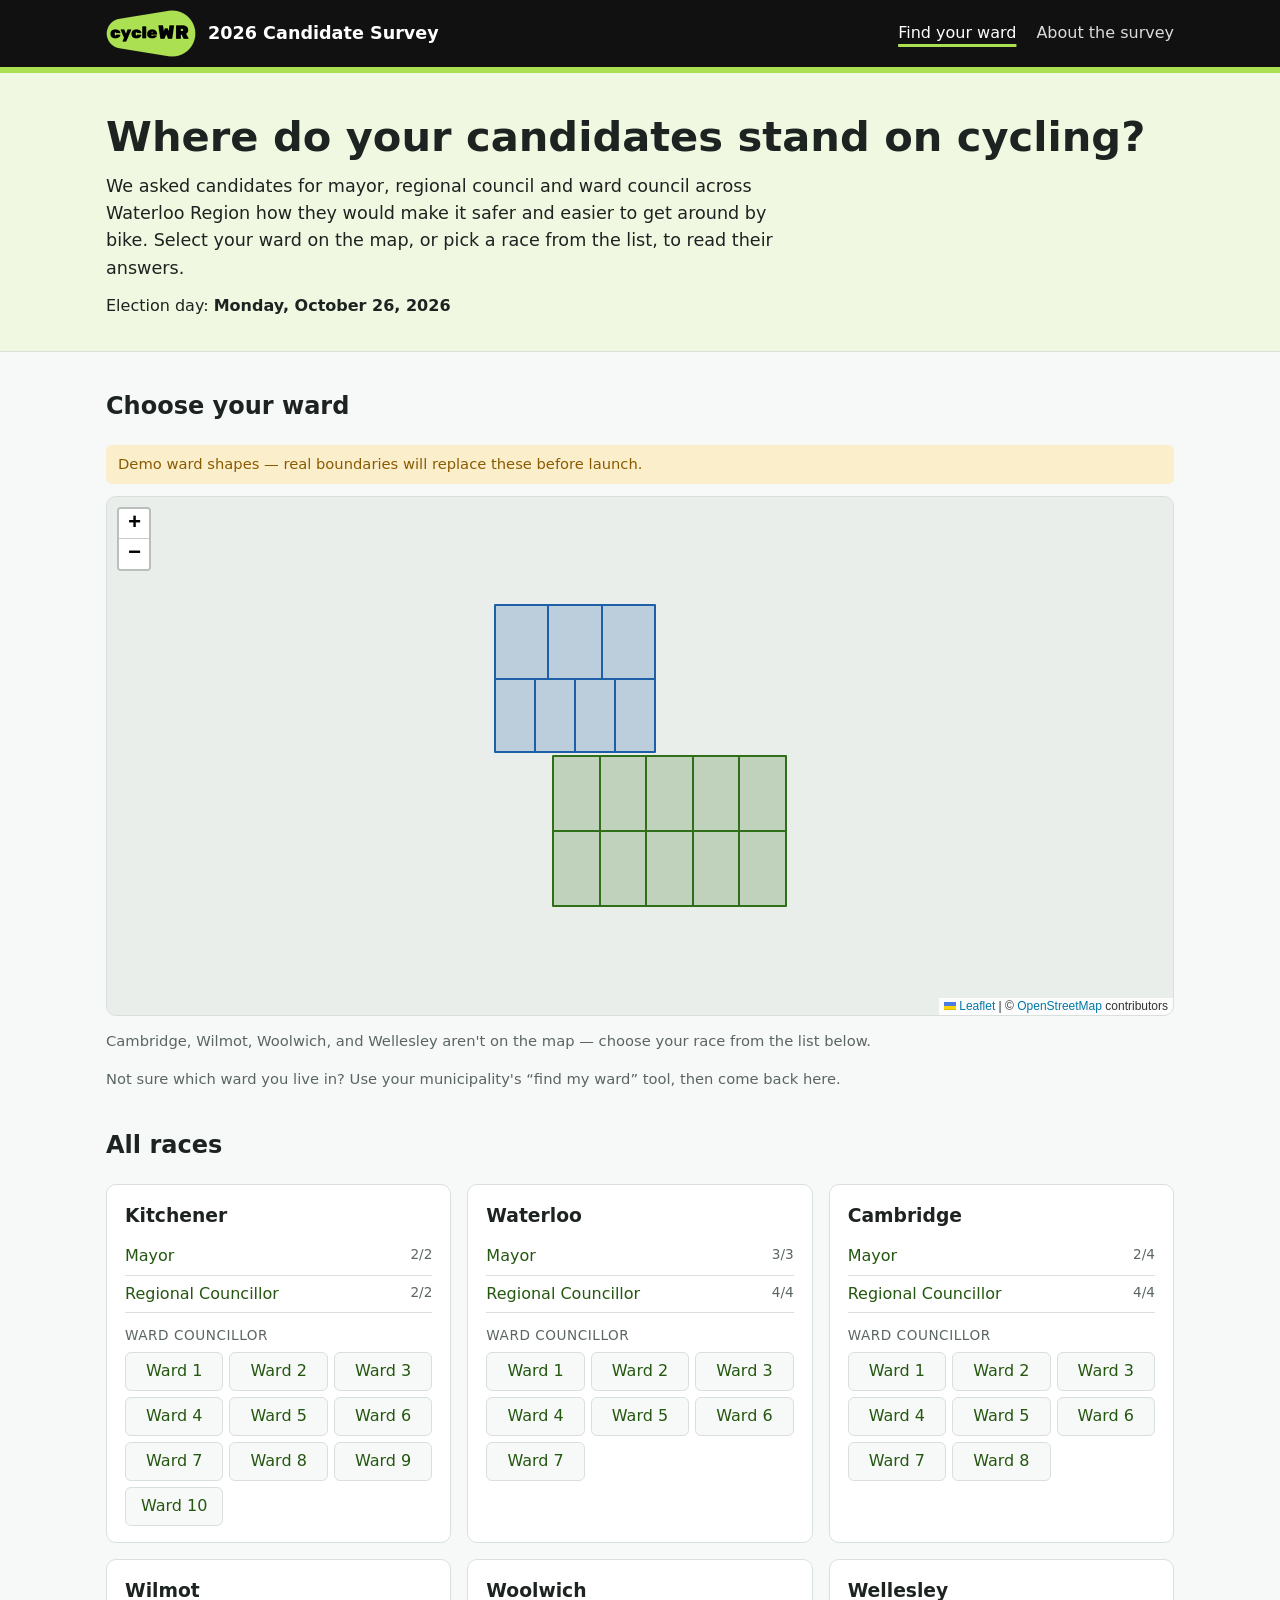
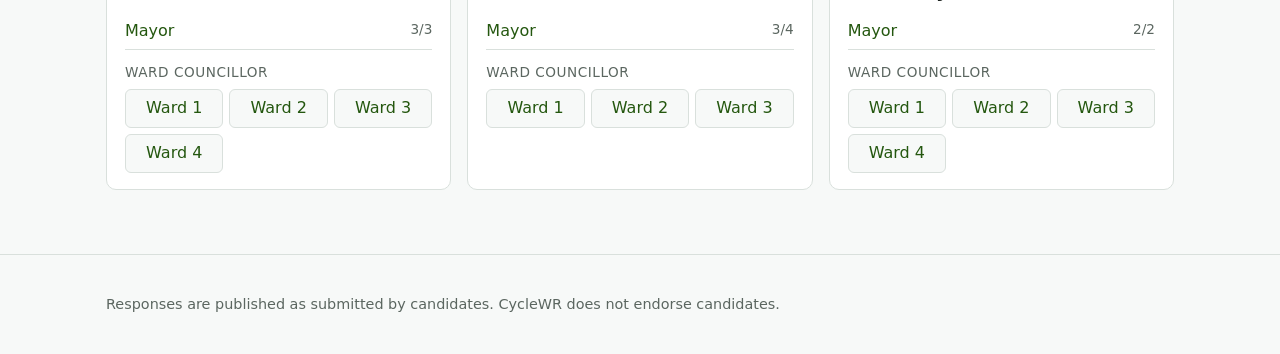
==== index.html @ da74a890 "Build site data from the survey Google Sheet; add CycleWR branding and townships - config/survey.jso" ====
<!doctype html>
<html lang="en">
<head>
  <meta charset="utf-8">
  <meta name="viewport" content="width=device-width, initial-scale=1">
  <link rel="icon" href="assets/img/cyclewr-logo.png">
  <title>CycleWR 2026 Candidate Survey</title>
  <meta name="description" content="Where Waterloo Region's 2026 municipal candidates stand on cycling. Find your ward and read every candidate's survey responses.">
  <link rel="stylesheet" href="assets/vendor/leaflet/leaflet.css">
  <link rel="stylesheet" href="assets/css/style.css">
</head>
<body>
  <a class="skip-link" href="#main">Skip to content</a>
  <header class="site-header">
    <div class="wrap">
      <a class="brand" href="./"><img src="assets/img/cyclewr-logo.png" alt="CycleWR" width="90" height="47"><span class="brand-sub">2026 Candidate Survey</span></a>
      <nav aria-label="Main">
        <a href="./" aria-current="page">Find your ward</a>
        <a href="about.html">About the survey</a>
      </nav>
    </div>
  </header>

  <main id="main">
    <section class="hero">
      <div class="wrap">
        <h1>Where do your candidates stand on cycling?</h1>
        <p class="lede">We asked candidates for mayor, regional council and ward council across Waterloo Region how they would make it safer and easier to get around by bike. Select your ward on the map, or pick a race from the list, to read their answers.</p>
        <p class="election-date">Election day: <strong>Monday, October 26, 2026</strong></p>
      </div>
    </section>

    <section class="wrap map-section" aria-labelledby="map-heading">
      <h2 id="map-heading">Choose your ward</h2>
      <div id="placeholder-note" class="notice" hidden>Demo ward shapes — real boundaries will replace these before launch.</div>
      <div id="map" role="region" aria-label="Map of ward boundaries. The list of races below has the same links."></div>
      <p class="map-help" id="unmapped-note"></p>
      <p class="map-help">Not sure which ward you live in? Use your municipality's “find my ward” tool, then come back here.</p>
    </section>

    <section class="wrap" aria-labelledby="races-heading">
      <h2 id="races-heading">All races</h2>
      <div id="race-directory" class="directory"><p>Loading…</p></div>
    </section>
  </main>

  <footer class="site-footer">
    <div class="wrap">
      <p>Responses are published as submitted by candidates. CycleWR does not endorse candidates.</p>
    </div>
  </footer>

  <script src="assets/vendor/leaflet/leaflet.js"></script>
  <script type="module" src="assets/js/home.js"></script>
</body>
</html>
---- assets/vendor/leaflet/leaflet.css ----
/* required styles */

.leaflet-pane,
.leaflet-tile,
.leaflet-marker-icon,
.leaflet-marker-shadow,
.leaflet-tile-container,
.leaflet-pane > svg,
.leaflet-pane > canvas,
.leaflet-zoom-box,
.leaflet-image-layer,
.leaflet-layer {
	position: absolute;
	left: 0;
	top: 0;
	}
.leaflet-container {
	overflow: hidden;
	}
.leaflet-tile,
.leaflet-marker-icon,
.leaflet-marker-shadow {
	-webkit-user-select: none;
	   -moz-user-select: none;
	        user-select: none;
	  -webkit-user-drag: none;
	}
/* Prevents IE11 from highlighting tiles in blue */
.leaflet-tile::selection {
	background: transparent;
}
/* Safari renders non-retina tile on retina better with this, but Chrome is worse */
.leaflet-safari .leaflet-tile {
	image-rendering: -webkit-optimize-contrast;
	}
/* hack that prevents hw layers "stretching" when loading new tiles */
.leaflet-safari .leaflet-tile-container {
	width: 1600px;
	height: 1600px;
	-webkit-transform-origin: 0 0;
	}
.leaflet-marker-icon,
.leaflet-marker-shadow {
	display: block;
	}
/* .leaflet-container svg: reset svg max-width decleration shipped in Joomla! (joomla.org) 3.x */
/* .leaflet-container img: map is broken in FF if you have max-width: 100% on tiles */
.leaflet-container .leaflet-overlay-pane svg {
	max-width: none !important;
	max-height: none !important;
	}
.leaflet-container .leaflet-marker-pane img,
.leaflet-container .leaflet-shadow-pane img,
.leaflet-container .leaflet-tile-pane img,
.leaflet-container img.leaflet-image-layer,
.leaflet-container .leaflet-tile {
	max-width: none !important;
	max-height: none !important;
	width: auto;
	padding: 0;
	}

.leaflet-container img.leaflet-tile {
	/* See: https://bugs.chromium.org/p/chromium/issues/detail?id=600120 */
	mix-blend-mode: plus-lighter;
}

.leaflet-container.leaflet-touch-zoom {
	-ms-touch-action: pan-x pan-y;
	touch-action: pan-x pan-y;
	}
.leaflet-container.leaflet-touch-drag {
	-ms-touch-action: pinch-zoom;
	/* Fallback for FF which doesn't support pinch-zoom */
	touch-action: none;
	touch-action: pinch-zoom;
}
.leaflet-container.leaflet-touch-drag.leaflet-touch-zoom {
	-ms-touch-action: none;
	touch-action: none;
}
.leaflet-container {
	-webkit-tap-highlight-color: transparent;
}
.leaflet-container a {
	-webkit-tap-highlight-color: rgba(51, 181, 229, 0.4);
}
.leaflet-tile {
	filter: inherit;
	visibility: hidden;
	}
.leaflet-tile-loaded {
	visibility: inherit;
	}
.leaflet-zoom-box {
	width: 0;
	height: 0;
	-moz-box-sizing: border-box;
	     box-sizing: border-box;
	z-index: 800;
	}
/* workaround for https://bugzilla.mozilla.org/show_bug.cgi?id=888319 */
.leaflet-overlay-pane svg {
	-moz-user-select: none;
	}

.leaflet-pane         { z-index: 400; }

.leaflet-tile-pane    { z-index: 200; }
.leaflet-overlay-pane { z-index: 400; }
.leaflet-shadow-pane  { z-index: 500; }
.leaflet-marker-pane  { z-index: 600; }
.leaflet-tooltip-pane   { z-index: 650; }
.leaflet-popup-pane   { z-index: 700; }

.leaflet-map-pane canvas { z-index: 100; }
.leaflet-map-pane svg    { z-index: 200; }

.leaflet-vml-shape {
	width: 1px;
	height: 1px;
	}
.lvml {
	behavior: url(#default#VML);
	display: inline-block;
	position: absolute;
	}


/* control positioning */

.leaflet-control {
	position: relative;
	z-index: 800;
	pointer-events: visiblePainted; /* IE 9-10 doesn't have auto */
	pointer-events: auto;
	}
.leaflet-top,
.leaflet-bottom {
	position: absolute;
	z-index: 1000;
	pointer-events: none;
	}
.leaflet-top {
	top: 0;
	}
.leaflet-right {
	right: 0;
	}
.leaflet-bottom {
	bottom: 0;
	}
.leaflet-left {
	left: 0;
	}
.leaflet-control {
	float: left;
	clear: both;
	}
.leaflet-right .leaflet-control {
	float: right;
	}
.leaflet-top .leaflet-control {
	margin-top: 10px;
	}
.leaflet-bottom .leaflet-control {
	margin-bottom: 10px;
	}
.leaflet-left .leaflet-control {
	margin-left: 10px;
	}
.leaflet-right .leaflet-control {
	margin-right: 10px;
	}


/* zoom and fade animations */

.leaflet-fade-anim .leaflet-popup {
	opacity: 0;
	-webkit-transition: opacity 0.2s linear;
	   -moz-transition: opacity 0.2s linear;
	        transition: opacity 0.2s linear;
	}
.leaflet-fade-anim .leaflet-map-pane .leaflet-popup {
	opacity: 1;
	}
.leaflet-zoom-animated {
	-webkit-transform-origin: 0 0;
	    -ms-transform-origin: 0 0;
	        transform-origin: 0 0;
	}
svg.leaflet-zoom-animated {
	will-change: transform;
}

.leaflet-zoom-anim .leaflet-zoom-animated {
	-webkit-transition: -webkit-transform 0.25s cubic-bezier(0,0,0.25,1);
	   -moz-transition:    -moz-transform 0.25s cubic-bezier(0,0,0.25,1);
	        transition:         transform 0.25s cubic-bezier(0,0,0.25,1);
	}
.leaflet-zoom-anim .leaflet-tile,
.leaflet-pan-anim .leaflet-tile {
	-webkit-transition: none;
	   -moz-transition: none;
	        transition: none;
	}

.leaflet-zoom-anim .leaflet-zoom-hide {
	visibility: hidden;
	}


/* cursors */

.leaflet-interactive {
	cursor: pointer;
	}
.leaflet-grab {
	cursor: -webkit-grab;
	cursor:    -moz-grab;
	cursor:         grab;
	}
.leaflet-crosshair,
.leaflet-crosshair .leaflet-interactive {
	cursor: crosshair;
	}
.leaflet-popup-pane,
.leaflet-control {
	cursor: auto;
	}
.leaflet-dragging .leaflet-grab,
.leaflet-dragging .leaflet-grab .leaflet-interactive,
.leaflet-dragging .leaflet-marker-draggable {
	cursor: move;
	cursor: -webkit-grabbing;
	cursor:    -moz-grabbing;
	cursor:         grabbing;
	}

/* marker & overlays interactivity */
.leaflet-marker-icon,
.leaflet-marker-shadow,
.leaflet-image-layer,
.leaflet-pane > svg path,
.leaflet-tile-container {
	pointer-events: none;
	}

.leaflet-marker-icon.leaflet-interactive,
.leaflet-image-layer.leaflet-interactive,
.leaflet-pane > svg path.leaflet-interactive,
svg.leaflet-image-layer.leaflet-interactive path {
	pointer-events: visiblePainted; /* IE 9-10 doesn't have auto */
	pointer-events: auto;
	}

/* visual tweaks */

.leaflet-container {
	background: #ddd;
	outline-offset: 1px;
	}
.leaflet-container a {
	color: #0078A8;
	}
.leaflet-zoom-box {
	border: 2px dotted #38f;
	background: rgba(255,255,255,0.5);
	}


/* general typography */
.leaflet-container {
	font-family: "Helvetica Neue", Arial, Helvetica, sans-serif;
	font-size: 12px;
	font-size: 0.75rem;
	line-height: 1.5;
	}


/* general toolbar styles */

.leaflet-bar {
	box-shadow: 0 1px 5px rgba(0,0,0,0.65);
	border-radius: 4px;
	}
.leaflet-bar a {
	background-color: #fff;
	border-bottom: 1px solid #ccc;
	width: 26px;
	height: 26px;
	line-height: 26px;
	display: block;
	text-align: center;
	text-decoration: none;
	color: black;
	}
.leaflet-bar a,
.leaflet-control-layers-toggle {
	background-position: 50% 50%;
	background-repeat: no-repeat;
	display: block;
	}
.leaflet-bar a:hover,
.leaflet-bar a:focus {
	background-color: #f4f4f4;
	}
.leaflet-bar a:first-child {
	border-top-left-radius: 4px;
	border-top-right-radius: 4px;
	}
.leaflet-bar a:last-child {
	border-bottom-left-radius: 4px;
	border-bottom-right-radius: 4px;
	border-bottom: none;
	}
.leaflet-bar a.leaflet-disabled {
	cursor: default;
	background-color: #f4f4f4;
	color: #bbb;
	}

.leaflet-touch .leaflet-bar a {
	width: 30px;
	height: 30px;
	line-height: 30px;
	}
.leaflet-touch .leaflet-bar a:first-child {
	border-top-left-radius: 2px;
	border-top-right-radius: 2px;
	}
.leaflet-touch .leaflet-bar a:last-child {
	border-bottom-left-radius: 2px;
	border-bottom-right-radius: 2px;
	}

/* zoom control */

.leaflet-control-zoom-in,
.leaflet-control-zoom-out {
	font: bold 18px 'Lucida Console', Monaco, monospace;
	text-indent: 1px;
	}

.leaflet-touch .leaflet-control-zoom-in, .leaflet-touch .leaflet-control-zoom-out  {
	font-size: 22px;
	}


/* layers control */

.leaflet-control-layers {
	box-shadow: 0 1px 5px rgba(0,0,0,0.4);
	background: #fff;
	border-radius: 5px;
	}
.leaflet-control-layers-toggle {
	background-image: url(images/layers.png);
	width: 36px;
	height: 36px;
	}
.leaflet-retina .leaflet-control-layers-toggle {
	background-image: url(images/layers-2x.png);
	background-size: 26px 26px;
	}
.leaflet-touch .leaflet-control-layers-toggle {
	width: 44px;
	height: 44px;
	}
.leaflet-control-layers .leaflet-control-layers-list,
.leaflet-control-layers-expanded .leaflet-control-layers-toggle {
	display: none;
	}
.leaflet-control-layers-expanded .leaflet-control-layers-list {
	display: block;
	position: relative;
	}
.leaflet-control-layers-expanded {
	padding: 6px 10px 6px 6px;
	color: #333;
	background: #fff;
	}
.leaflet-control-layers-scrollbar {
	overflow-y: scroll;
	overflow-x: hidden;
	padding-right: 5px;
	}
.leaflet-control-layers-selector {
	margin-top: 2px;
	position: relative;
	top: 1px;
	}
.leaflet-control-layers label {
	display: block;
	font-size: 13px;
	font-size: 1.08333em;
	}
.leaflet-control-layers-separator {
	height: 0;
	border-top: 1px solid #ddd;
	margin: 5px -10px 5px -6px;
	}

/* Default icon URLs */
.leaflet-default-icon-path { /* used only in path-guessing heuristic, see L.Icon.Default */
	background-image: url(images/marker-icon.png);
	}


/* attribution and scale controls */

.leaflet-container .leaflet-control-attribution {
	background: #fff;
	background: rgba(255, 255, 255, 0.8);
	margin: 0;
	}
.leaflet-control-attribution,
.leaflet-control-scale-line {
	padding: 0 5px;
	color: #333;
	line-height: 1.4;
	}
.leaflet-control-attribution a {
	text-decoration: none;
	}
.leaflet-control-attribution a:hover,
.leaflet-control-attribution a:focus {
	text-decoration: underline;
	}
.leaflet-attribution-flag {
	display: inline !important;
	vertical-align: baseline !important;
	width: 1em;
	height: 0.6669em;
	}
.leaflet-left .leaflet-control-scale {
	margin-left: 5px;
	}
.leaflet-bottom .leaflet-control-scale {
	margin-bottom: 5px;
	}
.leaflet-control-scale-line {
	border: 2px solid #777;
	border-top: none;
	line-height: 1.1;
	padding: 2px 5px 1px;
	white-space: nowrap;
	-moz-box-sizing: border-box;
	     box-sizing: border-box;
	background: rgba(255, 255, 255, 0.8);
	text-shadow: 1px 1px #fff;
	}
.leaflet-control-scale-line:not(:first-child) {
	border-top: 2px solid #777;
	border-bottom: none;
	margin-top: -2px;
	}
.leaflet-control-scale-line:not(:first-child):not(:last-child) {
	border-bottom: 2px solid #777;
	}

.leaflet-touch .leaflet-control-attribution,
.leaflet-touch .leaflet-control-layers,
.leaflet-touch .leaflet-bar {
	box-shadow: none;
	}
.leaflet-touch .leaflet-control-layers,
.leaflet-touch .leaflet-bar {
	border: 2px solid rgba(0,0,0,0.2);
	background-clip: padding-box;
	}


/* popup */

.leaflet-popup {
	position: absolute;
	text-align: center;
	margin-bottom: 20px;
	}
.leaflet-popup-content-wrapper {
	padding: 1px;
	text-align: left;
	border-radius: 12px;
	}
.leaflet-popup-content {
	margin: 13px 24px 13px 20px;
	line-height: 1.3;
	font-size: 13px;
	font-size: 1.08333em;
	min-height: 1px;
	}
.leaflet-popup-content p {
	margin: 17px 0;
	margin: 1.3em 0;
	}
.leaflet-popup-tip-container {
	width: 40px;
	height: 20px;
	position: absolute;
	left: 50%;
	margin-top: -1px;
	margin-left: -20px;
	overflow: hidden;
	pointer-events: none;
	}
.leaflet-popup-tip {
	width: 17px;
	height: 17px;
	padding: 1px;

	margin: -10px auto 0;
	pointer-events: auto;

	-webkit-transform: rotate(45deg);
	   -moz-transform: rotate(45deg);
	    -ms-transform: rotate(45deg);
	        transform: rotate(45deg);
	}
.leaflet-popup-content-wrapper,
.leaflet-popup-tip {
	background: white;
	color: #333;
	box-shadow: 0 3px 14px rgba(0,0,0,0.4);
	}
.leaflet-container a.leaflet-popup-close-button {
	position: absolute;
	top: 0;
	right: 0;
	border: none;
	text-align: center;
	width: 24px;
	height: 24px;
	font: 16px/24px Tahoma, Verdana, sans-serif;
	color: #757575;
	text-decoration: none;
	background: transparent;
	}
.leaflet-container a.leaflet-popup-close-button:hover,
.leaflet-container a.leaflet-popup-close-button:focus {
	color: #585858;
	}
.leaflet-popup-scrolled {
	overflow: auto;
	}

.leaflet-oldie .leaflet-popup-content-wrapper {
	-ms-zoom: 1;
	}
.leaflet-oldie .leaflet-popup-tip {
	width: 24px;
	margin: 0 auto;

	-ms-filter: "progid:DXImageTransform.Microsoft.Matrix(M11=0.70710678, M12=0.70710678, M21=-0.70710678, M22=0.70710678)";
	filter: progid:DXImageTransform.Microsoft.Matrix(M11=0.70710678, M12=0.70710678, M21=-0.70710678, M22=0.70710678);
	}

.leaflet-oldie .leaflet-control-zoom,
.leaflet-oldie .leaflet-control-layers,
.leaflet-oldie .leaflet-popup-content-wrapper,
.leaflet-oldie .leaflet-popup-tip {
	border: 1px solid #999;
	}


/* div icon */

.leaflet-div-icon {
	background: #fff;
	border: 1px solid #666;
	}


/* Tooltip */
/* Base styles for the element that has a tooltip */
.leaflet-tooltip {
	position: absolute;
	padding: 6px;
	background-color: #fff;
	border: 1px solid #fff;
	border-radius: 3px;
	color: #222;
	white-space: nowrap;
	-webkit-user-select: none;
	-moz-user-select: none;
	-ms-user-select: none;
	user-select: none;
	pointer-events: none;
	box-shadow: 0 1px 3px rgba(0,0,0,0.4);
	}
.leaflet-tooltip.leaflet-interactive {
	cursor: pointer;
	pointer-events: auto;
	}
.leaflet-tooltip-top:before,
.leaflet-tooltip-bottom:before,
.leaflet-tooltip-left:before,
.leaflet-tooltip-right:before {
	position: absolute;
	pointer-events: none;
	border: 6px solid transparent;
	background: transparent;
	content: "";
	}

/* Directions */

.leaflet-tooltip-bottom {
	margin-top: 6px;
}
.leaflet-tooltip-top {
	margin-top: -6px;
}
.leaflet-tooltip-bottom:before,
.leaflet-tooltip-top:before {
	left: 50%;
	margin-left: -6px;
	}
.leaflet-tooltip-top:before {
	bottom: 0;
	margin-bottom: -12px;
	border-top-color: #fff;
	}
.leaflet-tooltip-bottom:before {
	top: 0;
	margin-top: -12px;
	margin-left: -6px;
	border-bottom-color: #fff;
	}
.leaflet-tooltip-left {
	margin-left: -6px;
}
.leaflet-tooltip-right {
	margin-left: 6px;
}
.leaflet-tooltip-left:before,
.leaflet-tooltip-right:before {
	top: 50%;
	margin-top: -6px;
	}
.leaflet-tooltip-left:before {
	right: 0;
	margin-right: -12px;
	border-left-color: #fff;
	}
.leaflet-tooltip-right:before {
	left: 0;
	margin-left: -12px;
	border-right-color: #fff;
	}

/* Printing */

@media print {
	/* Prevent printers from removing background-images of controls. */
	.leaflet-control {
		-webkit-print-color-adjust: exact;
		print-color-adjust: exact;
		}
	}
---- assets/css/style.css ----
:root {
  --lime: #ace053;      /* CycleWR brand */
  --black: #111;
  --green: #2f6f1a;     /* lime darkened for text/links on white (AA contrast) */
  --green-dark: #24570f;
  --green-tint: #f0f8e2;
  --ink: #1d2320;
  --muted: #5b6660;
  --line: #d9e0dc;
  --bg: #f7f9f8;
  --card: #fff;
  --yes: #1f7a4d;   --yes-bg: #dff1e6;
  --no: #a8322a;    --no-bg: #f8e1df;
  --unsure: #8a5a00; --unsure-bg: #fbeecb;
  --radius: 10px;
  font-family: system-ui, -apple-system, "Segoe UI", Roboto, sans-serif;
  color: var(--ink);
  line-height: 1.55;
}
* { box-sizing: border-box; }
[hidden] { display: none !important; }
body { margin: 0; background: var(--bg); }
a { color: var(--green-dark); }
.wrap { max-width: 1100px; margin: 0 auto; padding: 0 16px; }
.skip-link { position: absolute; left: -999px; }
.skip-link:focus { left: 8px; top: 8px; background: #fff; padding: 8px; z-index: 2000; }
.visually-hidden { position: absolute; width: 1px; height: 1px; overflow: hidden; clip: rect(0 0 0 0); }
.muted { color: var(--muted); font-style: italic; }

/* Header / footer */
.site-header { background: var(--black); color: #fff; }
.site-header .wrap { display: flex; flex-wrap: wrap; align-items: center; justify-content: space-between; gap: 8px 24px; padding-top: 10px; padding-bottom: 10px; }
.brand { display: flex; align-items: center; gap: 12px; color: #fff; text-decoration: none; }
.brand img { display: block; height: 47px; width: auto; }
.brand-sub { font-weight: 700; font-size: 1.1rem; }
.site-header nav { display: flex; gap: 20px; }
.site-header nav a { color: #fff; text-decoration: none; opacity: .85; }
.site-header nav a[aria-current="page"], .site-header nav a:hover { opacity: 1; text-decoration: underline; text-decoration-color: var(--lime); text-decoration-thickness: 3px; text-underline-offset: 6px; }
.site-footer { margin-top: 64px; padding: 24px 0; border-top: 1px solid var(--line); color: var(--muted); font-size: .9rem; }

/* Home */
.hero { background: var(--green-tint); border-top: 6px solid var(--lime); padding: 40px 0 32px; border-bottom: 1px solid var(--line); }
.hero h1 { font-size: clamp(1.7rem, 4vw, 2.6rem); line-height: 1.15; margin: 0 0 12px; }
.lede { font-size: 1.1rem; max-width: 60ch; margin: 0 0 12px; }
.election-date { margin: 0; }
h2 { margin-top: 36px; }
#map { height: 520px; border-radius: var(--radius); border: 1px solid var(--line); background: #e9eeeb; }
.map-help { color: var(--muted); font-size: .92rem; }
.notice { background: var(--unsure-bg); color: var(--unsure); padding: 8px 12px; border-radius: 6px; margin-bottom: 12px; font-size: .92rem; }

.directory { display: grid; grid-template-columns: repeat(auto-fill, minmax(300px, 1fr)); gap: 16px; }
.muni-card { background: var(--card); border: 1px solid var(--line); border-radius: var(--radius); padding: 16px 18px; }
.muni-card h3 { margin: 0 0 8px; }
.race-links { list-style: none; padding: 0; margin: 0 0 8px; }
.race-links a { display: flex; justify-content: space-between; padding: 6px 0; border-bottom: 1px solid var(--line); text-decoration: none; }
.race-links a:hover { text-decoration: underline; }
.count { color: var(--muted); font-size: .85rem; font-variant-numeric: tabular-nums; }
.ward-label { margin: 12px 0 6px; font-size: .85rem; color: var(--muted); text-transform: uppercase; letter-spacing: .04em; }
.ward-grid { list-style: none; padding: 0; margin: 0; display: grid; grid-template-columns: repeat(auto-fill, minmax(78px, 1fr)); gap: 6px; }
.ward-grid a { display: block; text-align: center; padding: 6px 4px; border: 1px solid var(--line); border-radius: 6px; text-decoration: none; background: var(--bg); }
.ward-grid a:hover, .ward-grid a:focus { background: var(--black); color: var(--lime); border-color: var(--black); }

/* Race page */
.race-page { padding-top: 20px; }
.breadcrumb { font-size: .9rem; color: var(--muted); }
.race-page h1 { margin: 8px 0 4px; font-size: clamp(1.6rem, 3.5vw, 2.2rem); }
.race-summary { color: var(--muted); margin: 0 0 12px; }
.ballot { display: flex; flex-wrap: wrap; align-items: center; gap: 8px; margin-bottom: 24px; }
.ballot-label { font-size: .9rem; color: var(--muted); }
.pill { border: 1px solid var(--green); border-radius: 999px; padding: 3px 12px; font-size: .9rem; text-decoration: none; }
.pill:hover { background: var(--black); color: var(--lime); border-color: var(--black); }

.view-tabs { display: flex; gap: 4px; overflow-x: auto; border-bottom: 2px solid var(--line); scrollbar-width: thin; }
.tab { flex: none; padding: 10px 12px; font-size: .97rem; text-decoration: none; color: var(--muted); border-bottom: 3px solid transparent; margin-bottom: -2px; font-weight: 600; white-space: nowrap; }
.tab:hover { color: var(--ink); }
.tab.is-active { color: var(--black); border-bottom-color: var(--lime); }
.panel { outline: none; }
.topic-desc { color: var(--muted); margin-top: -8px; }

.question { background: var(--card); border: 1px solid var(--line); border-radius: var(--radius); padding: 18px 20px; margin: 18px 0; }
.question h3 { margin: 0 0 8px; font-size: 1.1rem; }
.tally { display: flex; gap: 6px; flex-wrap: wrap; margin: 0 0 8px; }
.answers { list-style: none; padding: 0; margin: 0; }
.answer { border-top: 1px solid var(--line); padding: 12px 0; display: grid; grid-template-columns: 200px 1fr; gap: 4px 16px; }
.answer .cand-name { font-weight: 700; grid-row: span 2; }
.answer .comment p:first-child { margin-top: 0; }
.answer .comment p:last-child { margin-bottom: 0; }
@media (max-width: 640px) { .answer { grid-template-columns: 1fr; } .answer .cand-name { grid-row: auto; } }

.chip { display: inline-block; width: fit-content; padding: 1px 10px; border-radius: 999px; font-size: .85rem; font-weight: 700; background: #eceff0; color: var(--ink); }
.chip-yes { background: var(--yes-bg); color: var(--yes); }
.chip-no { background: var(--no-bg); color: var(--no); }
.chip-unsure { background: var(--unsure-bg); color: var(--unsure); }

.nonresponders { background: var(--card); border: 1px dashed var(--line); border-radius: var(--radius); padding: 12px 16px; color: var(--muted); }

.cand-picker { display: flex; flex-wrap: wrap; gap: 8px; margin: 20px 0; }
.cand-pick { padding: 6px 14px; border: 1px solid var(--line); border-radius: 999px; background: var(--card); text-decoration: none; }
.cand-pick.is-selected { background: var(--black); color: var(--lime); border-color: var(--black); }
.cand-pick.no-response { color: var(--muted); }
.cand-pick.is-selected.no-response { color: #fff; background: var(--muted); border-color: var(--muted); }
.cand-card { background: var(--card); border: 1px solid var(--line); border-radius: var(--radius); padding: 4px 24px 16px; }
.cand-topic h3 { border-bottom: 3px solid var(--lime); padding-bottom: 4px; margin-top: 28px; }
.qa { margin-bottom: 18px; }
.qa .q { font-weight: 600; margin: 0 0 6px; }

.prose { max-width: 760px; padding-top: 20px; }

:focus-visible { outline: 3px solid #f0b400; outline-offset: 2px; }

.mode-toggle { display: inline-flex; align-items: center; gap: 0; margin-bottom: 16px; }
.mode-label { font-size: .9rem; color: var(--muted); margin-right: 10px; }
.mode { padding: 6px 16px; border: 1px solid var(--black); color: var(--black); text-decoration: none; font-weight: 600; background: var(--card); }
.mode:first-of-type { border-radius: 999px 0 0 999px; }
.mode:last-of-type { border-radius: 0 999px 999px 0; border-left: 0; }
.mode.is-active { background: var(--black); color: var(--lime); }
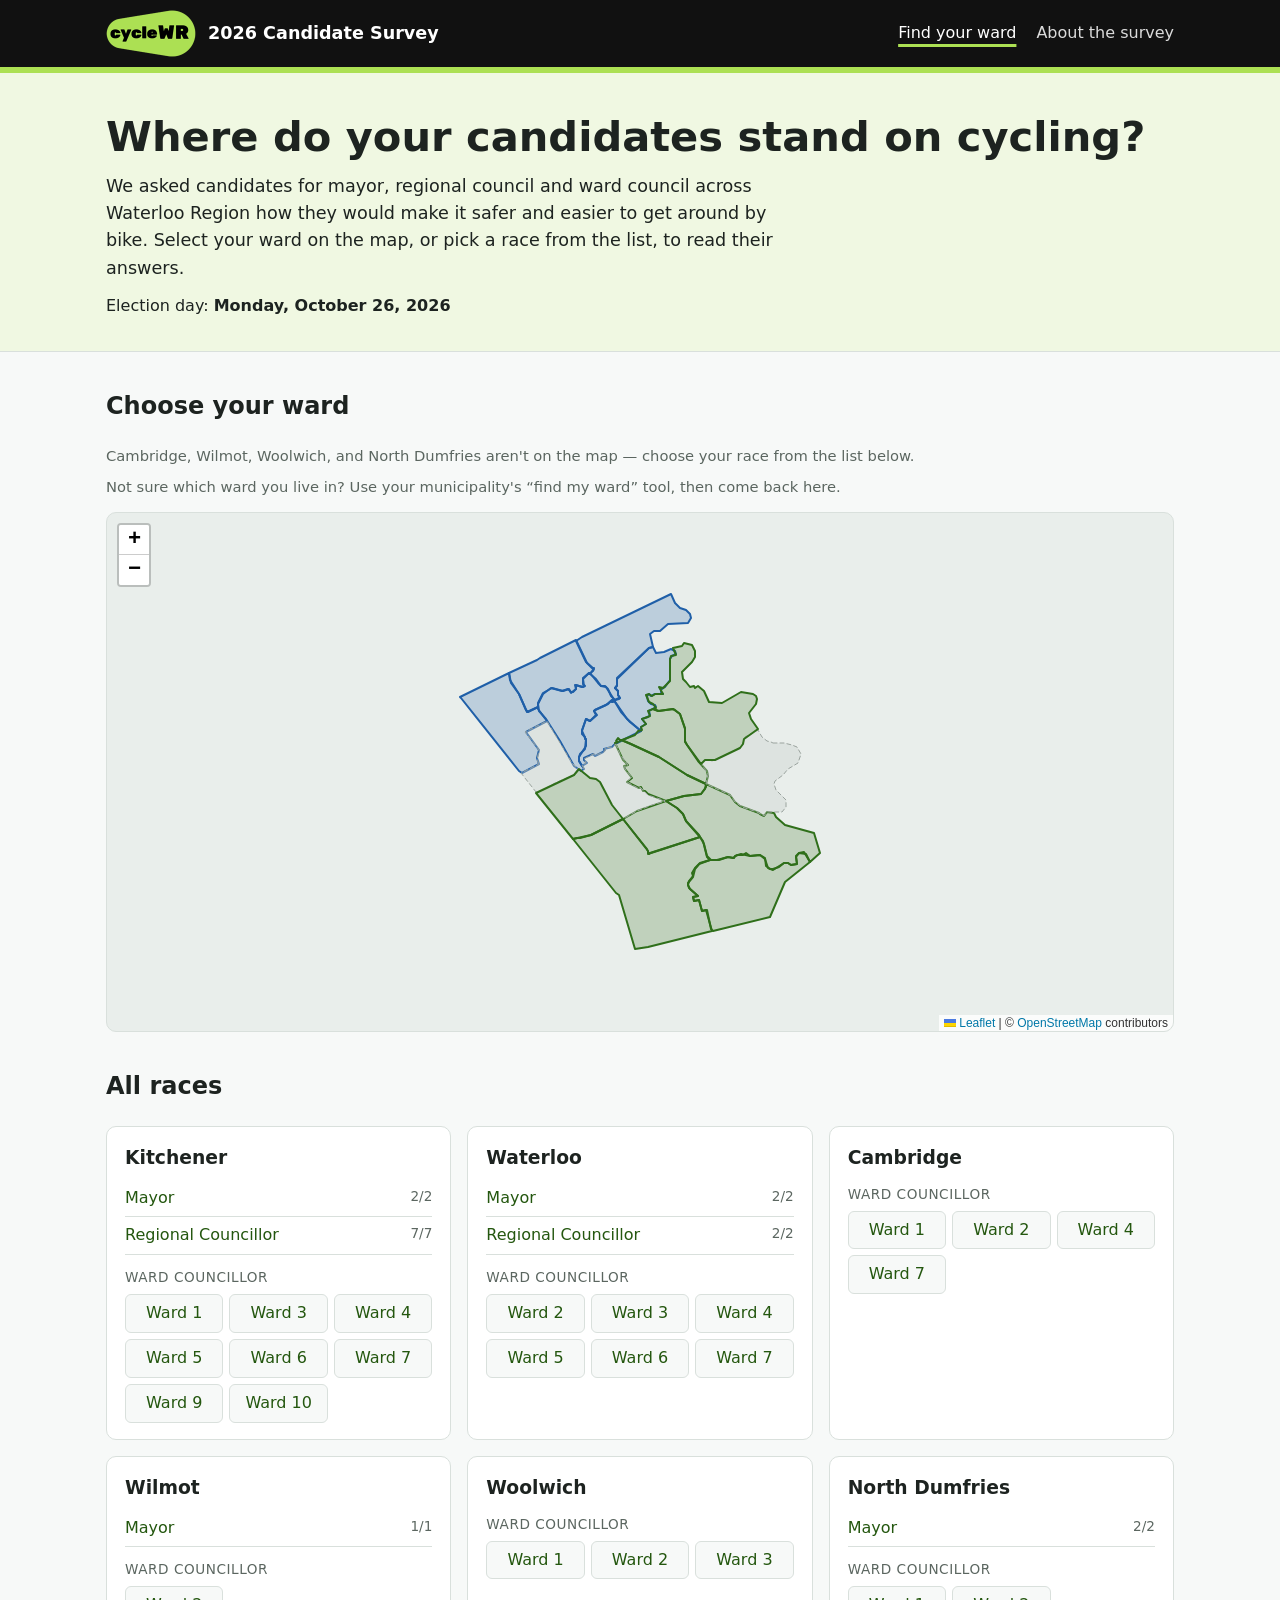
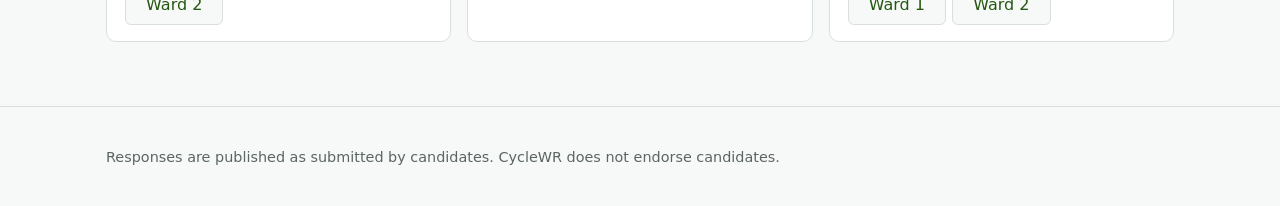
==== commit 2d3c41f2: "Move the map notes above the map Co-Authored-By: Claude Opus 5.5 <noreply@anthropic.com> Claude-Sess" ====
--- a/index.html
+++ b/index.html
@@ -33,9 +33,9 @@
     <section class="wrap map-section" aria-labelledby="map-heading">
       <h2 id="map-heading">Choose your ward</h2>
       <div id="placeholder-note" class="notice" hidden>Demo ward shapes — real boundaries will replace these before launch.</div>
-      <div id="map" role="region" aria-label="Map of ward boundaries. The list of races below has the same links."></div>
       <p class="map-help" id="unmapped-note"></p>
       <p class="map-help">Not sure which ward you live in? Use your municipality's “find my ward” tool, then come back here.</p>
+      <div id="map" role="region" aria-label="Map of ward boundaries. The list of races below has the same links."></div>
     </section>
 
     <section class="wrap" aria-labelledby="races-heading">
--- a/assets/css/style.css
+++ b/assets/css/style.css
@@ -45,7 +45,8 @@
 .election-date { margin: 0; }
 h2 { margin-top: 36px; }
 #map { height: 520px; border-radius: var(--radius); border: 1px solid var(--line); background: #e9eeeb; }
-.map-help { color: var(--muted); font-size: .92rem; }
+.map-help { color: var(--muted); font-size: .92rem; margin: 0 0 8px; }
+.map-help + #map { margin-top: 14px; }
 .notice { background: var(--unsure-bg); color: var(--unsure); padding: 8px 12px; border-radius: 6px; margin-bottom: 12px; font-size: .92rem; }
 
 .directory { display: grid; grid-template-columns: repeat(auto-fill, minmax(300px, 1fr)); gap: 16px; }
@@ -78,7 +79,8 @@
 .topic-desc { color: var(--muted); margin-top: -8px; }
 
 .question { background: var(--card); border: 1px solid var(--line); border-radius: var(--radius); padding: 18px 20px; margin: 18px 0; }
-.question h3 { margin: 0 0 8px; font-size: 1.1rem; }
+.question h3 { margin: 0 0 8px; font-size: 1.05rem; font-weight: 650; }
+@media (max-width: 640px) { .question h3 { font-size: 1rem; font-weight: 600; } }
 .tally { display: flex; gap: 6px; flex-wrap: wrap; margin: 0 0 8px; }
 .answers { list-style: none; padding: 0; margin: 0; }
 .answer { border-top: 1px solid var(--line); padding: 12px 0; display: grid; grid-template-columns: 200px 1fr; gap: 4px 16px; }
@@ -97,8 +99,7 @@
 .cand-picker { display: flex; flex-wrap: wrap; gap: 8px; margin: 20px 0; }
 .cand-pick { padding: 6px 14px; border: 1px solid var(--line); border-radius: 999px; background: var(--card); text-decoration: none; }
 .cand-pick.is-selected { background: var(--black); color: var(--lime); border-color: var(--black); }
-.cand-pick.no-response { color: var(--muted); }
-.cand-pick.is-selected.no-response { color: #fff; background: var(--muted); border-color: var(--muted); }
+.cand-pick.no-response { color: var(--muted); background: transparent; border-style: dashed; cursor: default; }
 .cand-card { background: var(--card); border: 1px solid var(--line); border-radius: var(--radius); padding: 4px 24px 16px; }
 .cand-topic h3 { border-bottom: 3px solid var(--lime); padding-bottom: 4px; margin-top: 28px; }
 .qa { margin-bottom: 18px; }
@@ -114,3 +115,15 @@
 .mode:first-of-type { border-radius: 999px 0 0 999px; }
 .mode:last-of-type { border-radius: 0 999px 999px 0; border-left: 0; }
 .mode.is-active { background: var(--black); color: var(--lime); }
+
+/* Wider screens: topics as wrapping pills, since there are too many for one row of tabs. */
+@media (min-width: 700px) {
+  .view-tabs { flex-wrap: wrap; overflow: visible; gap: 8px; border-bottom: 0; }
+  .tab { margin: 0; padding: 6px 14px; border: 1px solid var(--line); border-radius: 999px; background: var(--card); }
+  .tab:hover { border-color: var(--black); }
+  .tab.is-active { background: var(--black); color: var(--lime); border-color: var(--black); }
+}
+
+/* "All topics": separate each topic's block clearly. */
+.all-topic + .all-topic { border-top: 3px solid var(--lime); margin-top: 32px; }
+.tab-all { font-style: italic; }
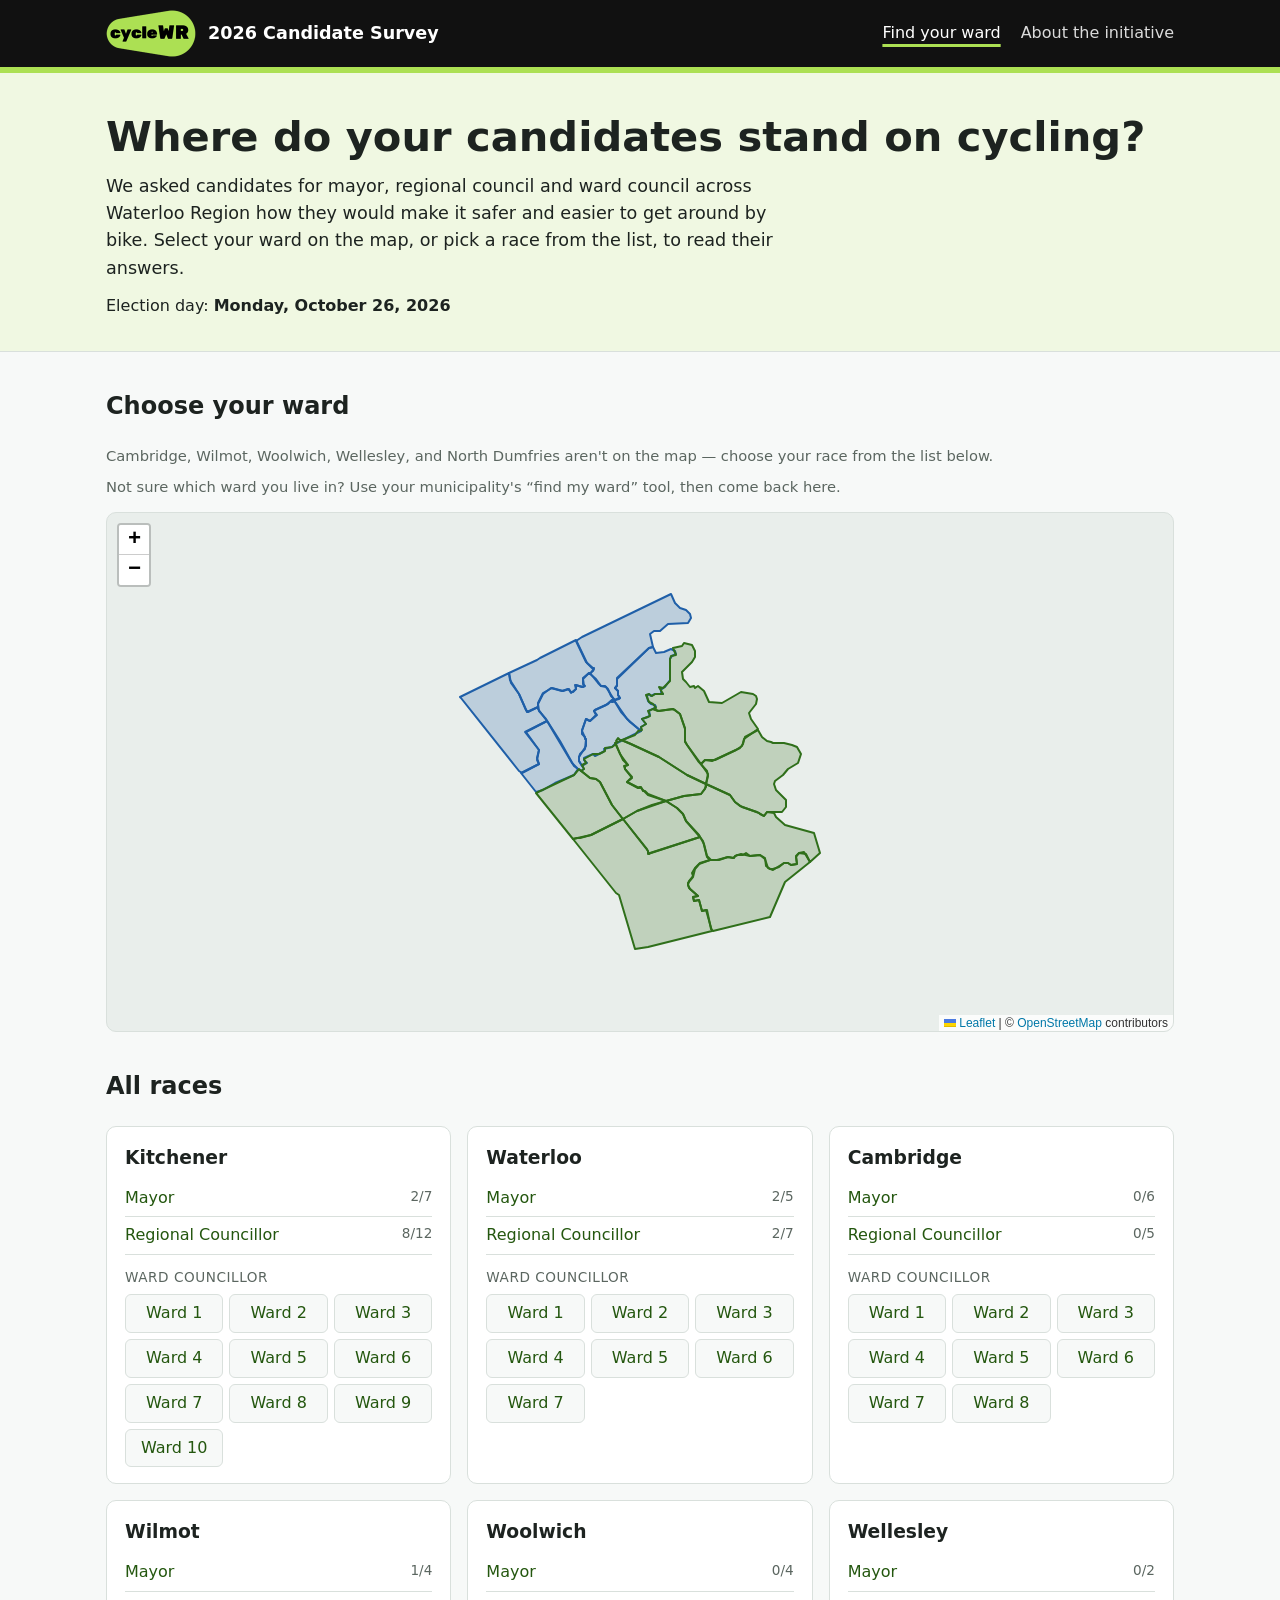
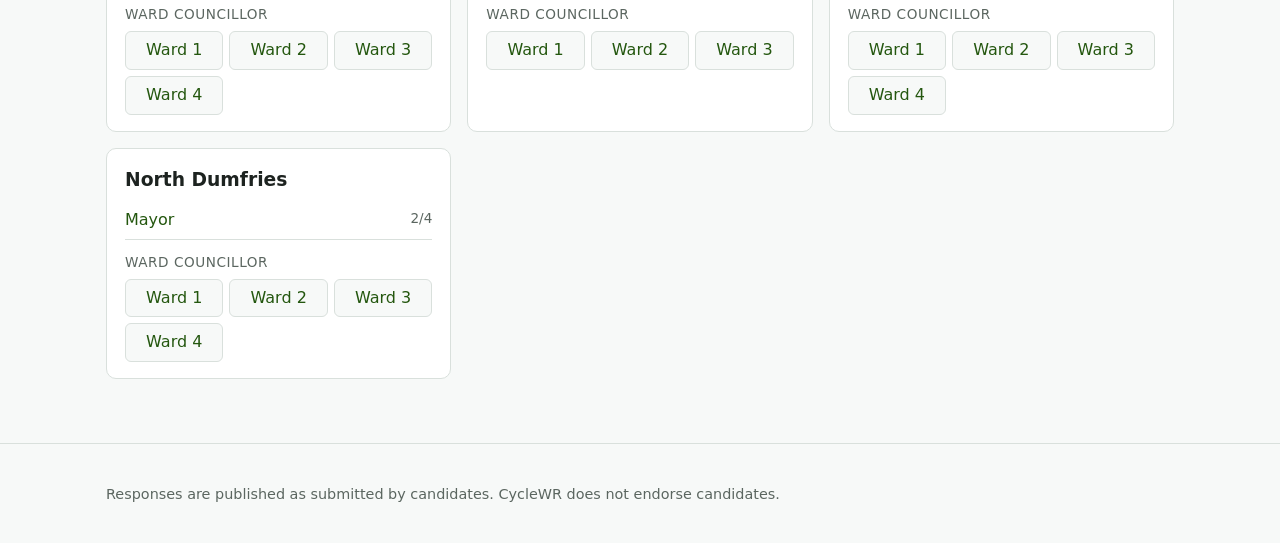
==== commit 1494ee92: "Add Rides with Candidates status; rename About page to About the initiative - Optional Ride Status /" ====
--- a/index.html
+++ b/index.html
@@ -16,7 +16,7 @@
       <a class="brand" href="./"><img src="assets/img/cyclewr-logo.png" alt="CycleWR" width="90" height="47"><span class="brand-sub">2026 Candidate Survey</span></a>
       <nav aria-label="Main">
         <a href="./" aria-current="page">Find your ward</a>
-        <a href="about.html">About the survey</a>
+        <a href="about.html">About the initiative</a>
       </nav>
     </div>
   </header>
--- a/assets/css/style.css
+++ b/assets/css/style.css
@@ -106,6 +106,11 @@
 .qa .q { font-weight: 600; margin: 0 0 6px; }
 
 .prose { max-width: 760px; padding-top: 20px; }
+.survey-section { border-top: 3px solid var(--lime); margin-top: 28px; }
+.survey-section h3 { margin: 14px 0 8px; }
+.survey-section ol li { margin-bottom: 10px; }
+.q-type { display: inline-block; margin-left: 6px; padding: 0 8px; border-radius: 999px; background: var(--green-tint); font-size: .8rem; font-weight: 600; color: var(--green-dark); white-space: nowrap; }
+.q-audience { font-weight: 400; font-size: .95rem; color: var(--muted); }
 
 :focus-visible { outline: 3px solid #f0b400; outline-offset: 2px; }
 
@@ -127,3 +132,16 @@
 /* "All topics": separate each topic's block clearly. */
 .all-topic + .all-topic { border-top: 3px solid var(--lime); margin-top: 32px; }
 .tab-all { font-style: italic; }
+
+/* Rides with Candidates */
+.ride-box { border-left: 4px solid var(--line); background: var(--bg); border-radius: 6px; padding: 10px 14px; margin: 12px 0 20px; }
+.ride-box.ride-complete { border-left-color: var(--lime); }
+.ride-box.ride-requested { border-left-color: #e0b84d; }
+.ride-title { margin: 0 0 6px; font-size: .8rem; font-weight: 700; text-transform: uppercase; letter-spacing: .04em; }
+.ride-title a { color: var(--muted); }
+.ride-summary p { margin: 8px 0; }
+.ride-chip { display: inline-block; padding: 1px 10px; border-radius: 999px; font-size: .85rem; font-weight: 700; background: #eceff0; color: var(--muted); }
+.ride-chip.ride-complete { background: var(--yes-bg); color: var(--yes); }
+.ride-chip.ride-requested { background: var(--unsure-bg); color: var(--unsure); }
+.ride-link { display: inline-block; margin-left: 8px; font-weight: 600; }
+.ride-box .ride-link { margin: 6px 0 0; display: block; }
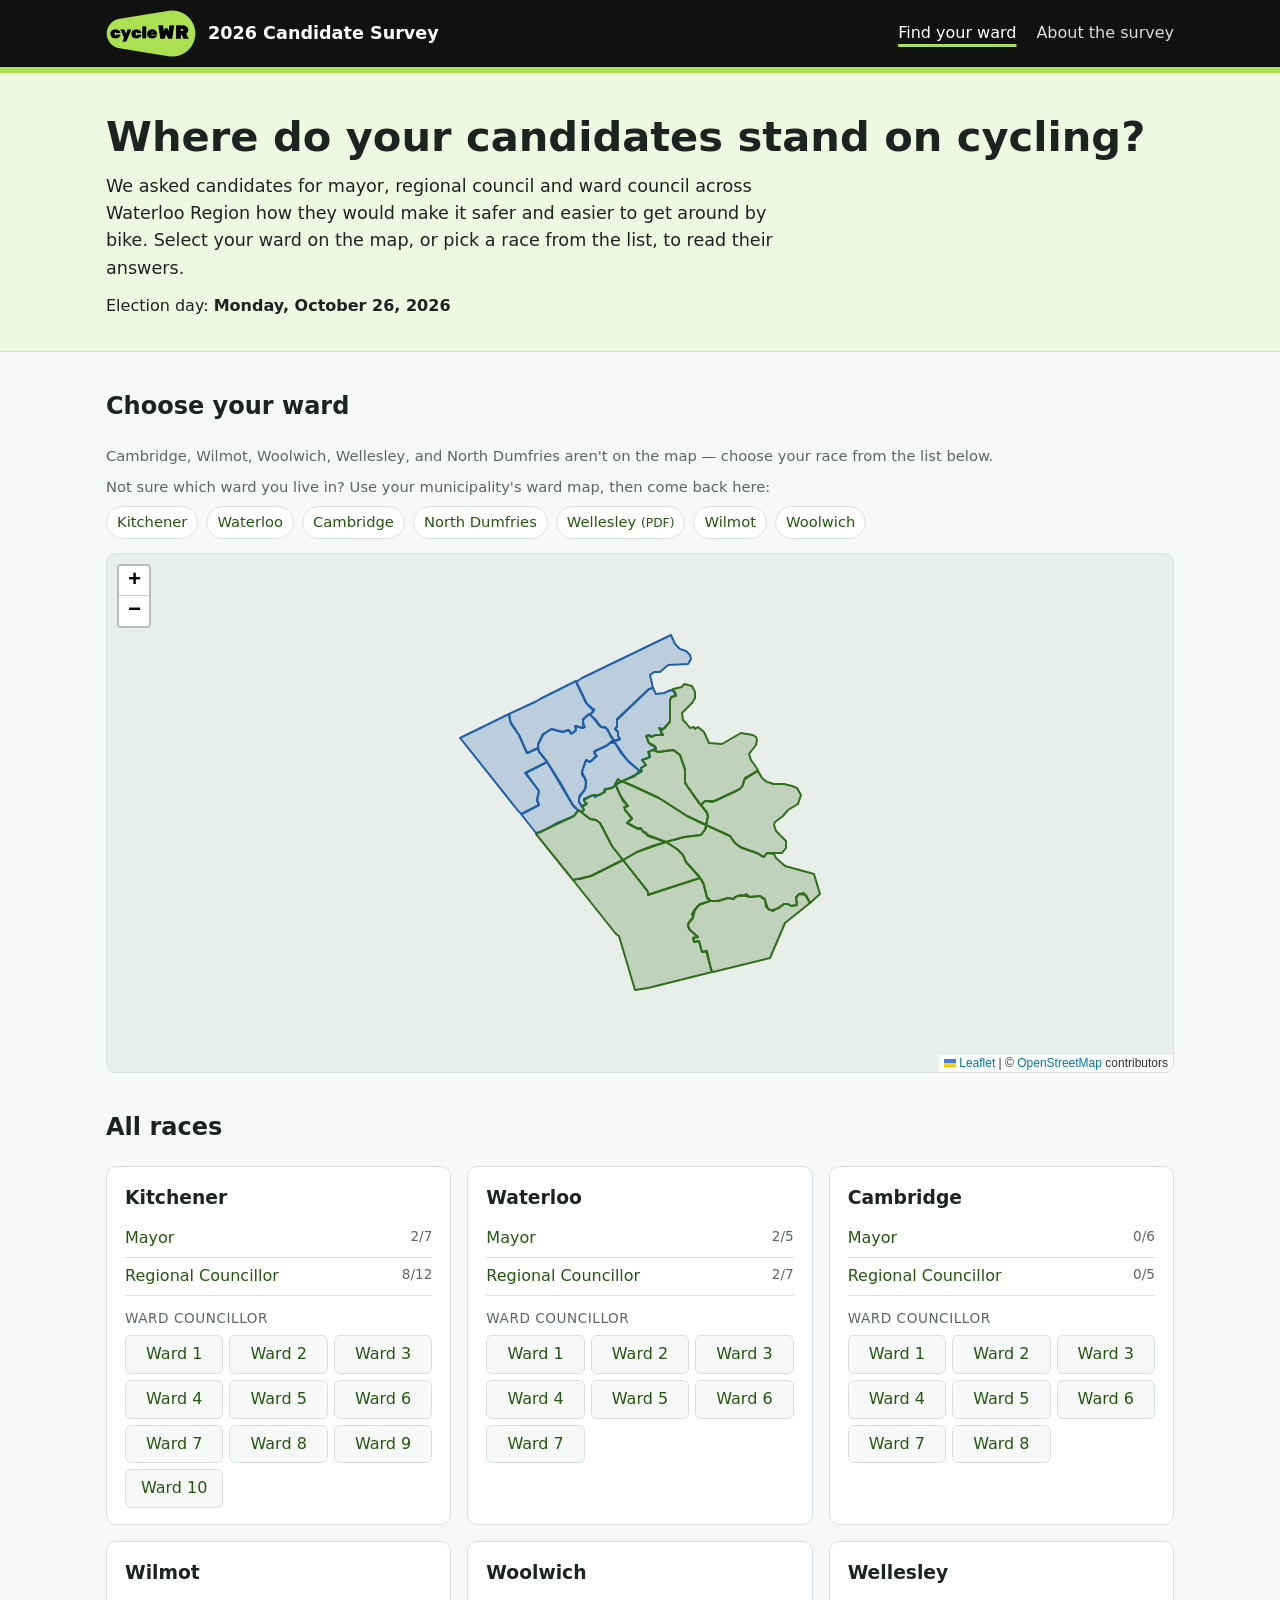
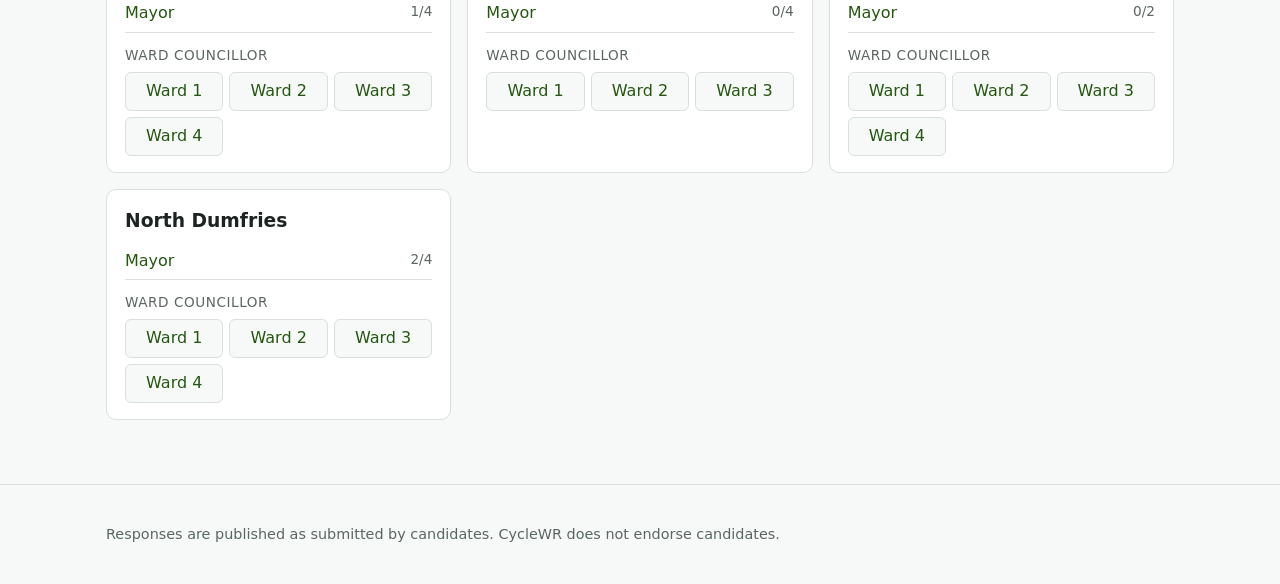
==== commit 65c28d7a: "Link to each municipality's ward map above the home page map Kitchener, Waterloo, Cambridge, North D" ====
--- a/index.html
+++ b/index.html
@@ -16,7 +16,7 @@
       <a class="brand" href="./"><img src="assets/img/cyclewr-logo.png" alt="CycleWR" width="90" height="47"><span class="brand-sub">2026 Candidate Survey</span></a>
       <nav aria-label="Main">
         <a href="./" aria-current="page">Find your ward</a>
-        <a href="about.html">About the initiative</a>
+        <a href="about.html">About the survey</a>
       </nav>
     </div>
   </header>
@@ -34,7 +34,16 @@
       <h2 id="map-heading">Choose your ward</h2>
       <div id="placeholder-note" class="notice" hidden>Demo ward shapes — real boundaries will replace these before launch.</div>
       <p class="map-help" id="unmapped-note"></p>
-      <p class="map-help">Not sure which ward you live in? Use your municipality's “find my ward” tool, then come back here.</p>
+      <p class="map-help">Not sure which ward you live in? Use your municipality's ward map, then come back here:</p>
+      <ul class="ward-finders">
+        <li><a href="https://www.kitchener.ca/en/council-and-city-administration/find-your-city-councillor.aspx" rel="noopener" target="_blank">Kitchener</a></li>
+        <li><a href="https://www.waterloo.ca/council-and-committees/mayor-and-city-council/find-your-councillor-and-ward/#use-ward-map" rel="noopener" target="_blank">Waterloo</a></li>
+        <li><a href="https://cityofcambridge.maps.arcgis.com/apps/instant/lookup/index.html?appid=f271148674324f6f8cddbbc05bc60a8c" rel="noopener" target="_blank">Cambridge</a></li>
+        <li><a href="https://experience.arcgis.com/experience/b8f663f04cd8471fb5cc8a0fbe56527a" rel="noopener" target="_blank">North Dumfries</a></li>
+        <li><a href="https://media-003-ca.cdn.govstack.com/wellesley-017-ca/media/f40h5ood/townshipofwellesley_wardmap_2026.pdf" rel="noopener" target="_blank">Wellesley <small>(PDF)</small></a></li>
+        <li><a href="https://www.wilmot.ca/township-office/elections/voter-information/" rel="noopener" target="_blank">Wilmot</a></li>
+        <li><a href="https://woolwich-geohub-woolwich.hub.arcgis.com/documents/c68bc6d2268e497e98263fd26a147c04/about" rel="noopener" target="_blank">Woolwich</a></li>
+      </ul>
       <div id="map" role="region" aria-label="Map of ward boundaries. The list of races below has the same links."></div>
     </section>
 
--- a/assets/css/style.css
+++ b/assets/css/style.css
@@ -47,6 +47,9 @@
 #map { height: 520px; border-radius: var(--radius); border: 1px solid var(--line); background: #e9eeeb; }
 .map-help { color: var(--muted); font-size: .92rem; margin: 0 0 8px; }
 .map-help + #map { margin-top: 14px; }
+.ward-finders { list-style: none; padding: 0; margin: 0 0 14px; display: flex; flex-wrap: wrap; gap: 6px 8px; font-size: .92rem; }
+.ward-finders a { display: inline-block; padding: 4px 10px; border: 1px solid var(--line); background: var(--card); border-radius: 999px; text-decoration: none; }
+.ward-finders a:hover, .ward-finders a:focus-visible { text-decoration: underline; }
 .notice { background: var(--unsure-bg); color: var(--unsure); padding: 8px 12px; border-radius: 6px; margin-bottom: 12px; font-size: .92rem; }
 
 .directory { display: grid; grid-template-columns: repeat(auto-fill, minmax(300px, 1fr)); gap: 16px; }
@@ -132,16 +135,3 @@
 /* "All topics": separate each topic's block clearly. */
 .all-topic + .all-topic { border-top: 3px solid var(--lime); margin-top: 32px; }
 .tab-all { font-style: italic; }
-
-/* Rides with Candidates */
-.ride-box { border-left: 4px solid var(--line); background: var(--bg); border-radius: 6px; padding: 10px 14px; margin: 12px 0 20px; }
-.ride-box.ride-complete { border-left-color: var(--lime); }
-.ride-box.ride-requested { border-left-color: #e0b84d; }
-.ride-title { margin: 0 0 6px; font-size: .8rem; font-weight: 700; text-transform: uppercase; letter-spacing: .04em; }
-.ride-title a { color: var(--muted); }
-.ride-summary p { margin: 8px 0; }
-.ride-chip { display: inline-block; padding: 1px 10px; border-radius: 999px; font-size: .85rem; font-weight: 700; background: #eceff0; color: var(--muted); }
-.ride-chip.ride-complete { background: var(--yes-bg); color: var(--yes); }
-.ride-chip.ride-requested { background: var(--unsure-bg); color: var(--unsure); }
-.ride-link { display: inline-block; margin-left: 8px; font-weight: 600; }
-.ride-box .ride-link { margin: 6px 0 0; display: block; }
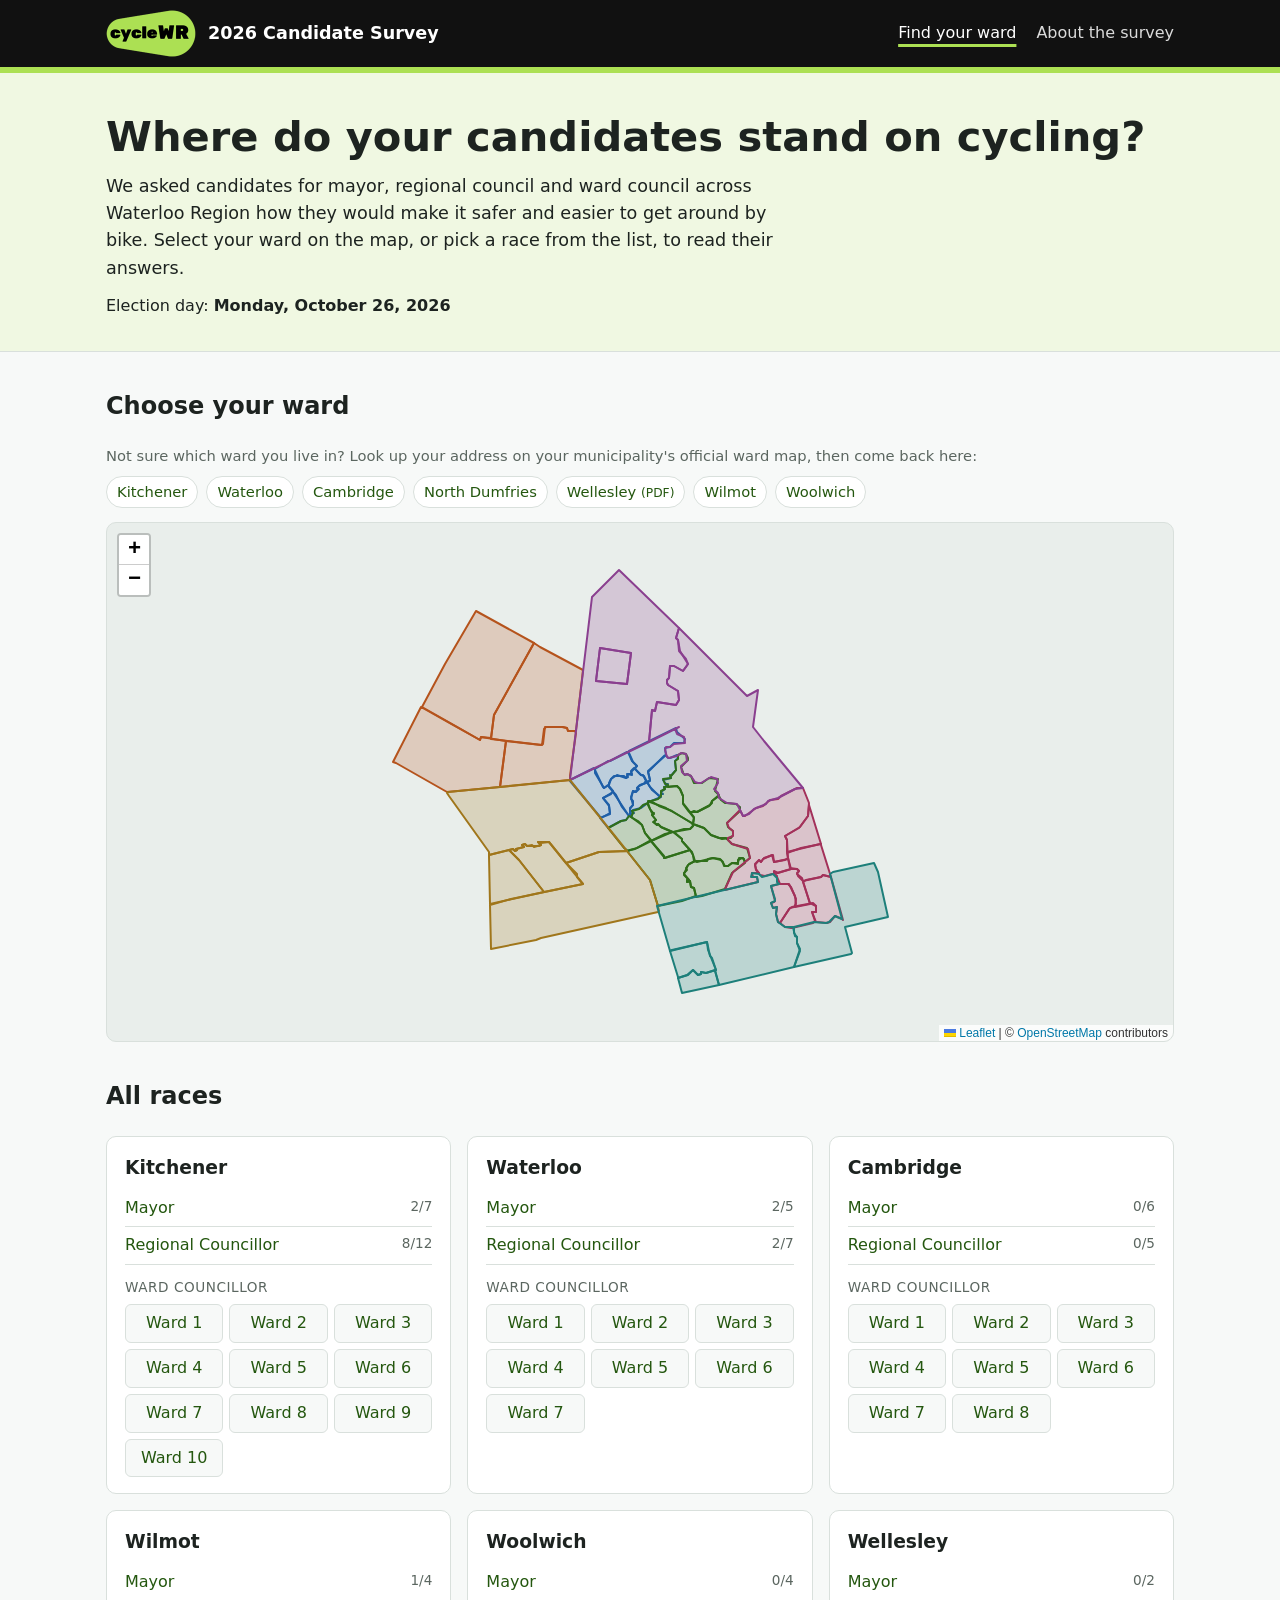
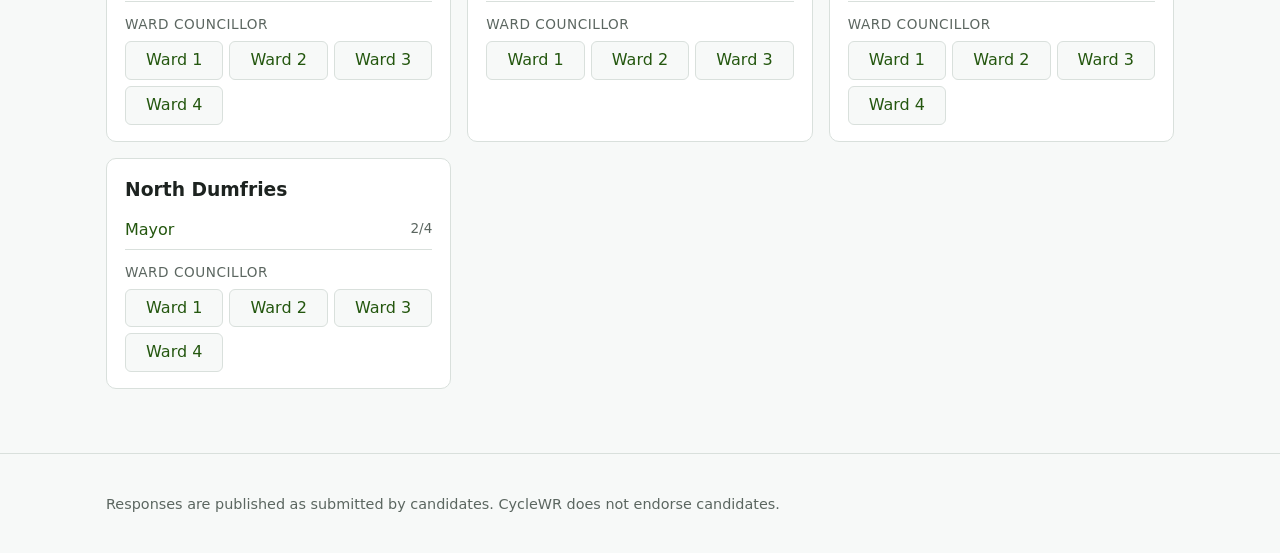
==== commit fd580725: "Add Cambridge wards to the map From the City of Cambridge's Voting/Wards layer, so every municipalit" ====
--- a/index.html
+++ b/index.html
@@ -34,7 +34,7 @@
       <h2 id="map-heading">Choose your ward</h2>
       <div id="placeholder-note" class="notice" hidden>Demo ward shapes — real boundaries will replace these before launch.</div>
       <p class="map-help" id="unmapped-note"></p>
-      <p class="map-help">Not sure which ward you live in? Use your municipality's ward map, then come back here:</p>
+      <p class="map-help">Not sure which ward you live in? Look up your address on your municipality's official ward map, then come back here:</p>
       <ul class="ward-finders">
         <li><a href="https://www.kitchener.ca/en/council-and-city-administration/find-your-city-councillor.aspx" rel="noopener" target="_blank">Kitchener</a></li>
         <li><a href="https://www.waterloo.ca/council-and-committees/mayor-and-city-council/find-your-councillor-and-ward/#use-ward-map" rel="noopener" target="_blank">Waterloo</a></li>
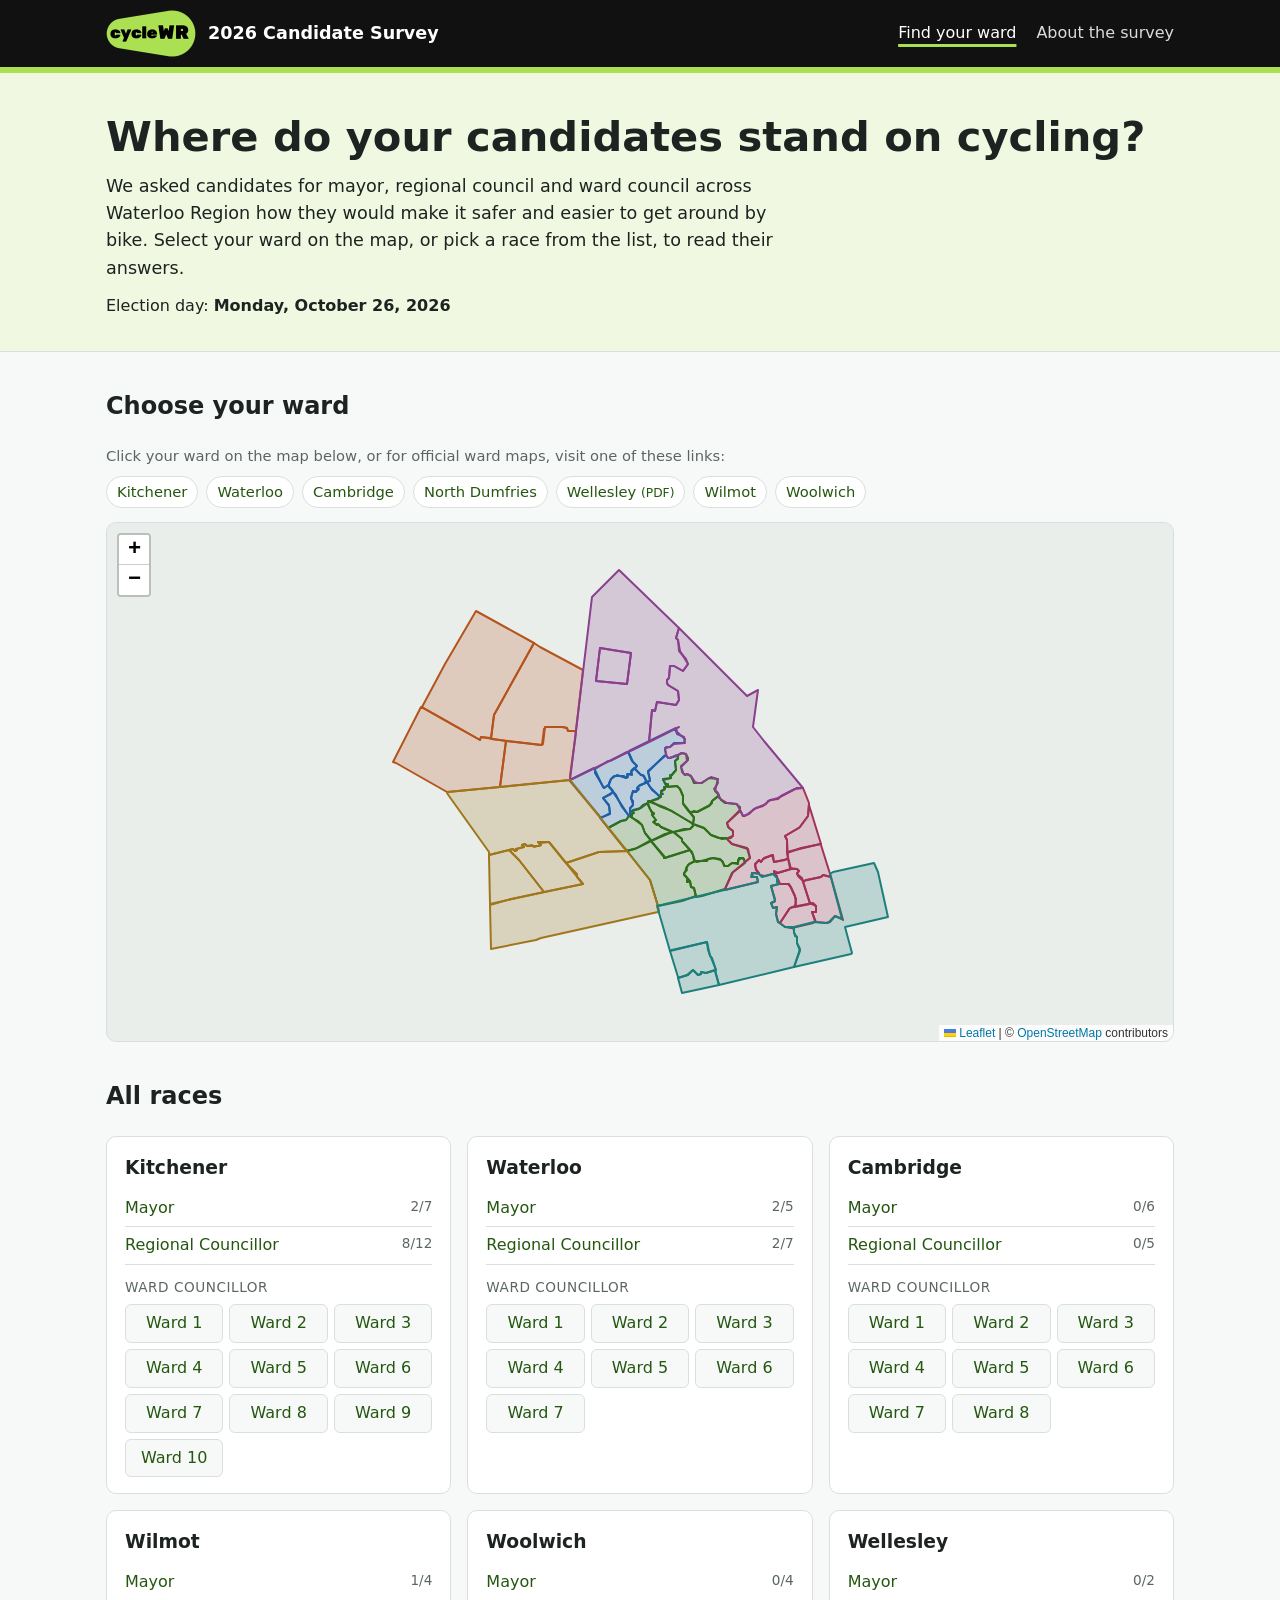
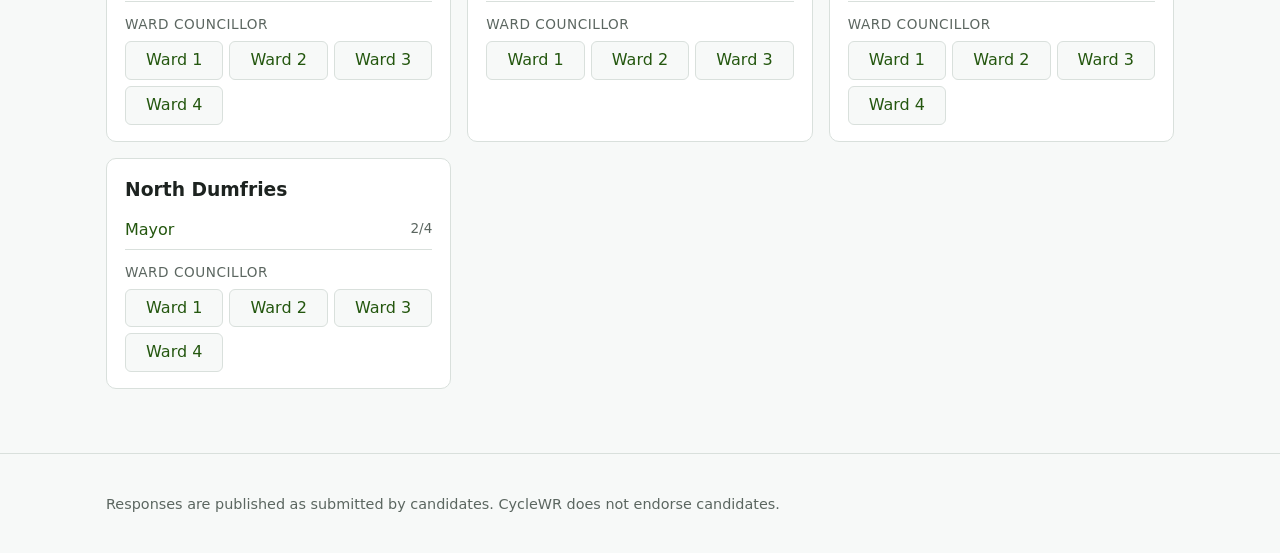
==== commit 1a3cf51e: "Reword the line above the ward map links Co-Authored-By: Claude Opus 5.5 <noreply@anthropic.com> Cla" ====
--- a/index.html
+++ b/index.html
@@ -34,7 +34,7 @@
       <h2 id="map-heading">Choose your ward</h2>
       <div id="placeholder-note" class="notice" hidden>Demo ward shapes — real boundaries will replace these before launch.</div>
       <p class="map-help" id="unmapped-note"></p>
-      <p class="map-help">Not sure which ward you live in? Look up your address on your municipality's official ward map, then come back here:</p>
+      <p class="map-help">Click your ward on the map below, or for official ward maps, visit one of these links:</p>
       <ul class="ward-finders">
         <li><a href="https://www.kitchener.ca/en/council-and-city-administration/find-your-city-councillor.aspx" rel="noopener" target="_blank">Kitchener</a></li>
         <li><a href="https://www.waterloo.ca/council-and-committees/mayor-and-city-council/find-your-councillor-and-ward/#use-ward-map" rel="noopener" target="_blank">Waterloo</a></li>
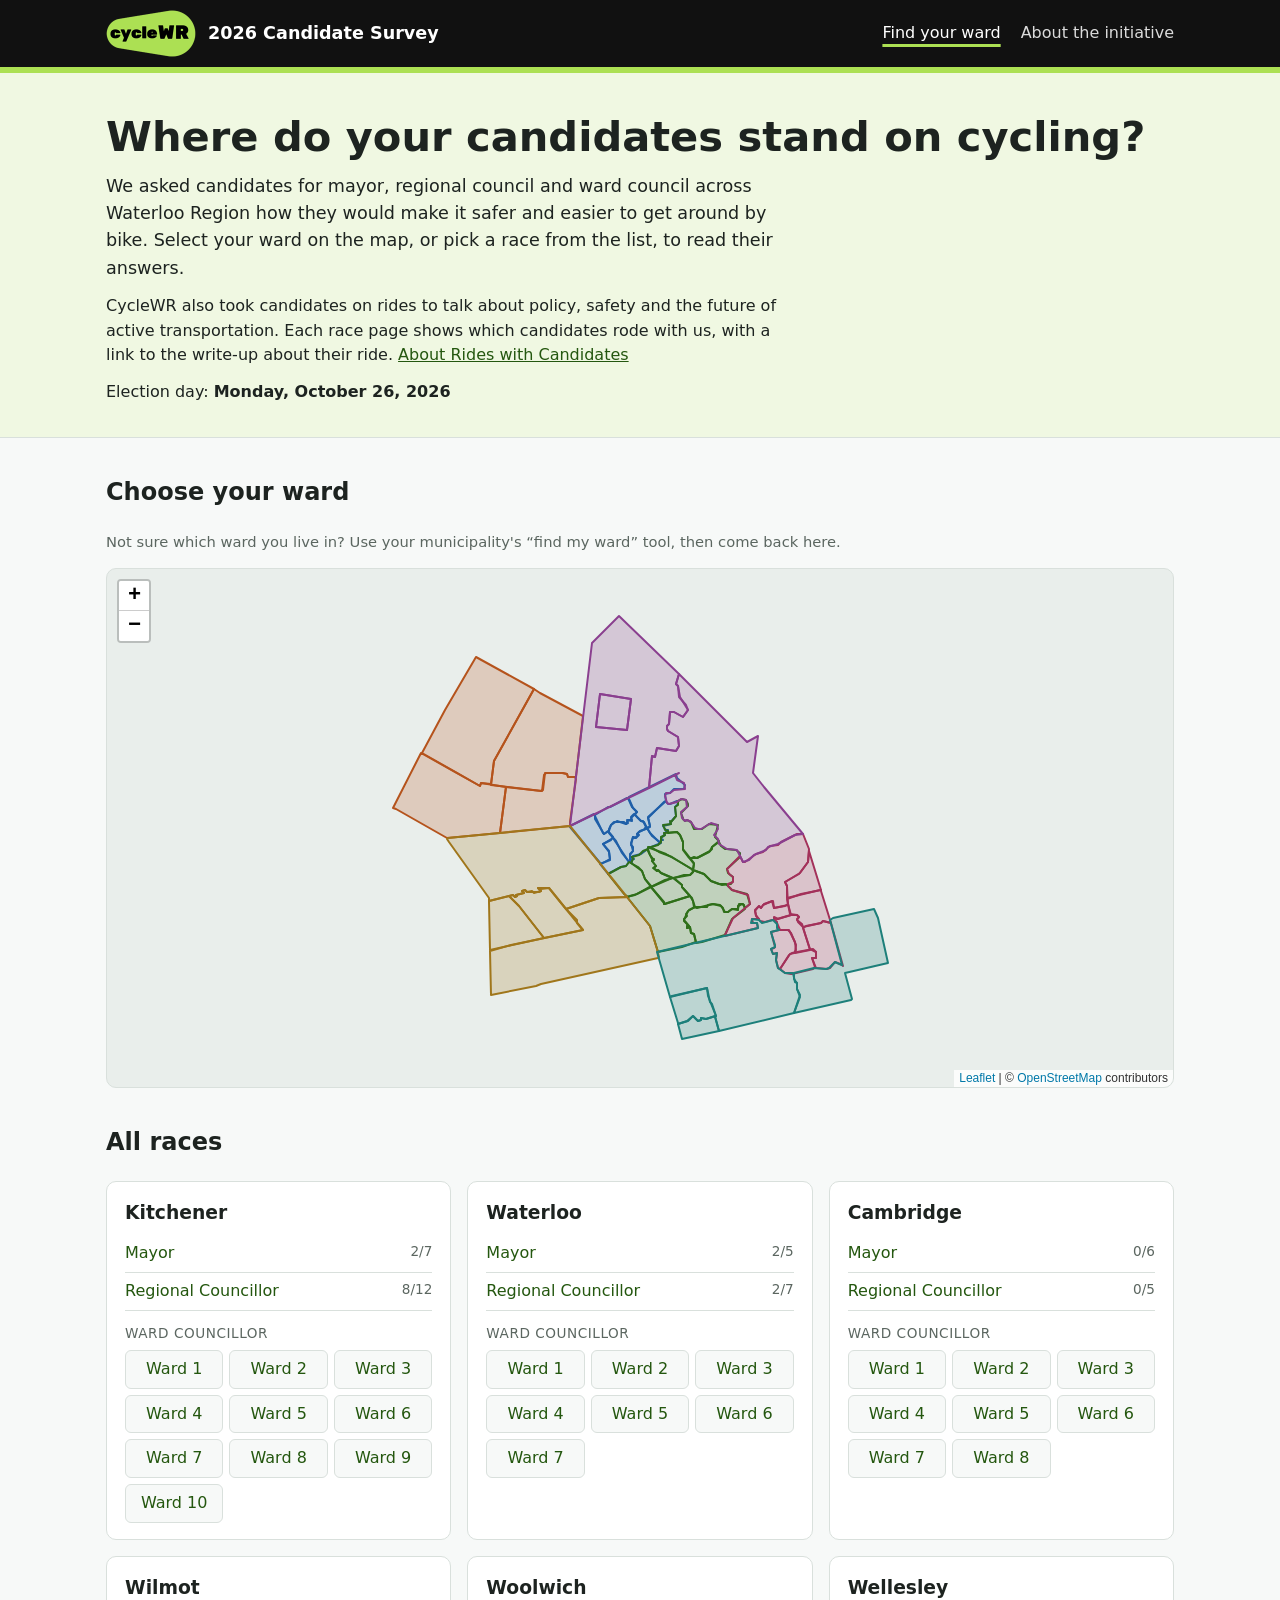
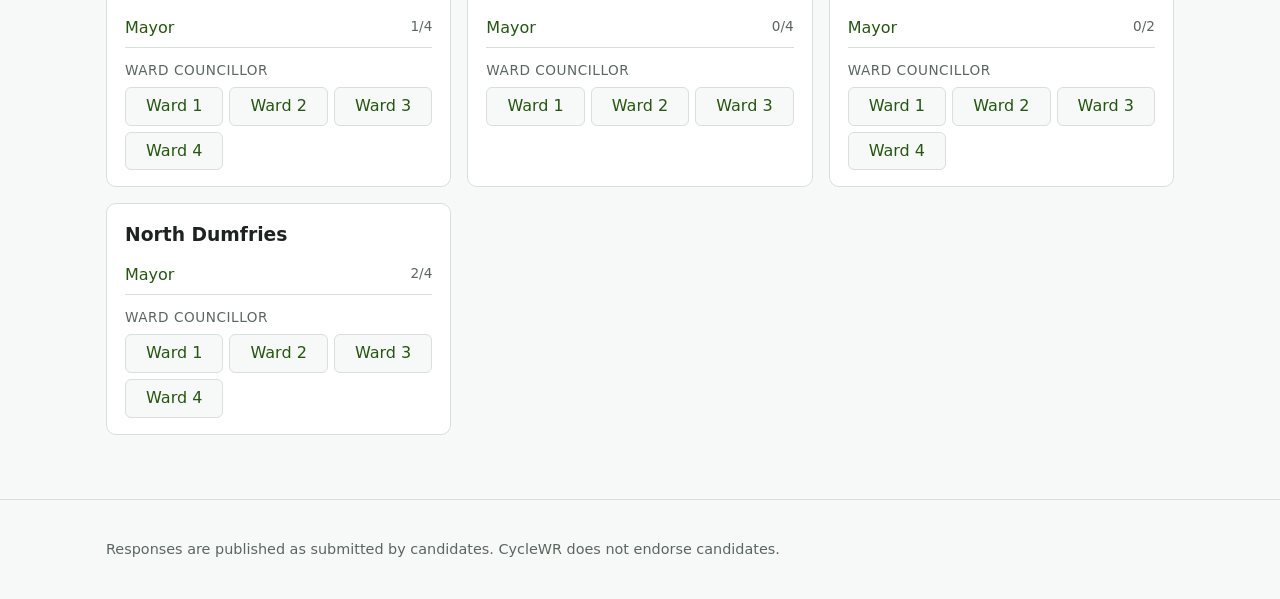
==== commit b8873031: "Mention Rides with Candidates on the home page; tidy ride rows The home page now says CycleWR also t" ====
--- a/index.html
+++ b/index.html
@@ -16,7 +16,7 @@
       <a class="brand" href="./"><img src="assets/img/cyclewr-logo.png" alt="CycleWR" width="90" height="47"><span class="brand-sub">2026 Candidate Survey</span></a>
       <nav aria-label="Main">
         <a href="./" aria-current="page">Find your ward</a>
-        <a href="about.html">About the survey</a>
+        <a href="about.html">About the initiative</a>
       </nav>
     </div>
   </header>
@@ -26,6 +26,7 @@
       <div class="wrap">
         <h1>Where do your candidates stand on cycling?</h1>
         <p class="lede">We asked candidates for mayor, regional council and ward council across Waterloo Region how they would make it safer and easier to get around by bike. Select your ward on the map, or pick a race from the list, to read their answers.</p>
+        <p class="lede-rides">CycleWR also took candidates on rides to talk about policy, safety and the future of active transportation. Each race page shows which candidates rode with us, with a link to the write-up about their ride. <a href="https://cyclewr.ca/ride-with-candidates/" rel="noopener" target="_blank">About Rides with Candidates</a></p>
         <p class="election-date">Election day: <strong>Monday, October 26, 2026</strong></p>
       </div>
     </section>
@@ -34,16 +35,7 @@
       <h2 id="map-heading">Choose your ward</h2>
       <div id="placeholder-note" class="notice" hidden>Demo ward shapes — real boundaries will replace these before launch.</div>
       <p class="map-help" id="unmapped-note"></p>
-      <p class="map-help">Click your ward on the map below, or for official ward maps, visit one of these links:</p>
-      <ul class="ward-finders">
-        <li><a href="https://www.kitchener.ca/en/council-and-city-administration/find-your-city-councillor.aspx" rel="noopener" target="_blank">Kitchener</a></li>
-        <li><a href="https://www.waterloo.ca/council-and-committees/mayor-and-city-council/find-your-councillor-and-ward/#use-ward-map" rel="noopener" target="_blank">Waterloo</a></li>
-        <li><a href="https://cityofcambridge.maps.arcgis.com/apps/instant/lookup/index.html?appid=f271148674324f6f8cddbbc05bc60a8c" rel="noopener" target="_blank">Cambridge</a></li>
-        <li><a href="https://experience.arcgis.com/experience/b8f663f04cd8471fb5cc8a0fbe56527a" rel="noopener" target="_blank">North Dumfries</a></li>
-        <li><a href="https://media-003-ca.cdn.govstack.com/wellesley-017-ca/media/f40h5ood/townshipofwellesley_wardmap_2026.pdf" rel="noopener" target="_blank">Wellesley <small>(PDF)</small></a></li>
-        <li><a href="https://www.wilmot.ca/township-office/elections/voter-information/" rel="noopener" target="_blank">Wilmot</a></li>
-        <li><a href="https://woolwich-geohub-woolwich.hub.arcgis.com/documents/c68bc6d2268e497e98263fd26a147c04/about" rel="noopener" target="_blank">Woolwich</a></li>
-      </ul>
+      <p class="map-help">Not sure which ward you live in? Use your municipality's “find my ward” tool, then come back here.</p>
       <div id="map" role="region" aria-label="Map of ward boundaries. The list of races below has the same links."></div>
     </section>
 
--- a/assets/css/style.css
+++ b/assets/css/style.css
@@ -42,14 +42,13 @@
 .hero { background: var(--green-tint); border-top: 6px solid var(--lime); padding: 40px 0 32px; border-bottom: 1px solid var(--line); }
 .hero h1 { font-size: clamp(1.7rem, 4vw, 2.6rem); line-height: 1.15; margin: 0 0 12px; }
 .lede { font-size: 1.1rem; max-width: 60ch; margin: 0 0 12px; }
+.lede-rides { max-width: 66ch; margin: 0 0 12px; }
+.ride-row { display: flex; flex-wrap: wrap; align-items: center; gap: 6px 12px; }
 .election-date { margin: 0; }
 h2 { margin-top: 36px; }
 #map { height: 520px; border-radius: var(--radius); border: 1px solid var(--line); background: #e9eeeb; }
 .map-help { color: var(--muted); font-size: .92rem; margin: 0 0 8px; }
 .map-help + #map { margin-top: 14px; }
-.ward-finders { list-style: none; padding: 0; margin: 0 0 14px; display: flex; flex-wrap: wrap; gap: 6px 8px; font-size: .92rem; }
-.ward-finders a { display: inline-block; padding: 4px 10px; border: 1px solid var(--line); background: var(--card); border-radius: 999px; text-decoration: none; }
-.ward-finders a:hover, .ward-finders a:focus-visible { text-decoration: underline; }
 .notice { background: var(--unsure-bg); color: var(--unsure); padding: 8px 12px; border-radius: 6px; margin-bottom: 12px; font-size: .92rem; }
 
 .directory { display: grid; grid-template-columns: repeat(auto-fill, minmax(300px, 1fr)); gap: 16px; }
@@ -135,3 +134,16 @@
 /* "All topics": separate each topic's block clearly. */
 .all-topic + .all-topic { border-top: 3px solid var(--lime); margin-top: 32px; }
 .tab-all { font-style: italic; }
+
+/* Rides with Candidates */
+.ride-box { border-left: 4px solid var(--line); background: var(--bg); border-radius: 6px; padding: 10px 14px; margin: 12px 0 20px; }
+.ride-box.ride-complete { border-left-color: var(--lime); }
+.ride-box.ride-requested { border-left-color: #e0b84d; }
+.ride-title { margin: 0 0 6px; font-size: .8rem; font-weight: 700; text-transform: uppercase; letter-spacing: .04em; }
+.ride-title a { color: var(--muted); }
+.ride-summary p { margin: 8px 0; }
+.ride-chip { display: inline-block; padding: 1px 10px; border-radius: 999px; font-size: .85rem; font-weight: 700; background: #eceff0; color: var(--muted); }
+.ride-chip.ride-complete { background: var(--yes-bg); color: var(--yes); }
+.ride-chip.ride-requested { background: var(--unsure-bg); color: var(--unsure); }
+.ride-link { display: inline-block; font-weight: 600; }
+.ride-box .ride-link { margin: 6px 0 0; display: block; }
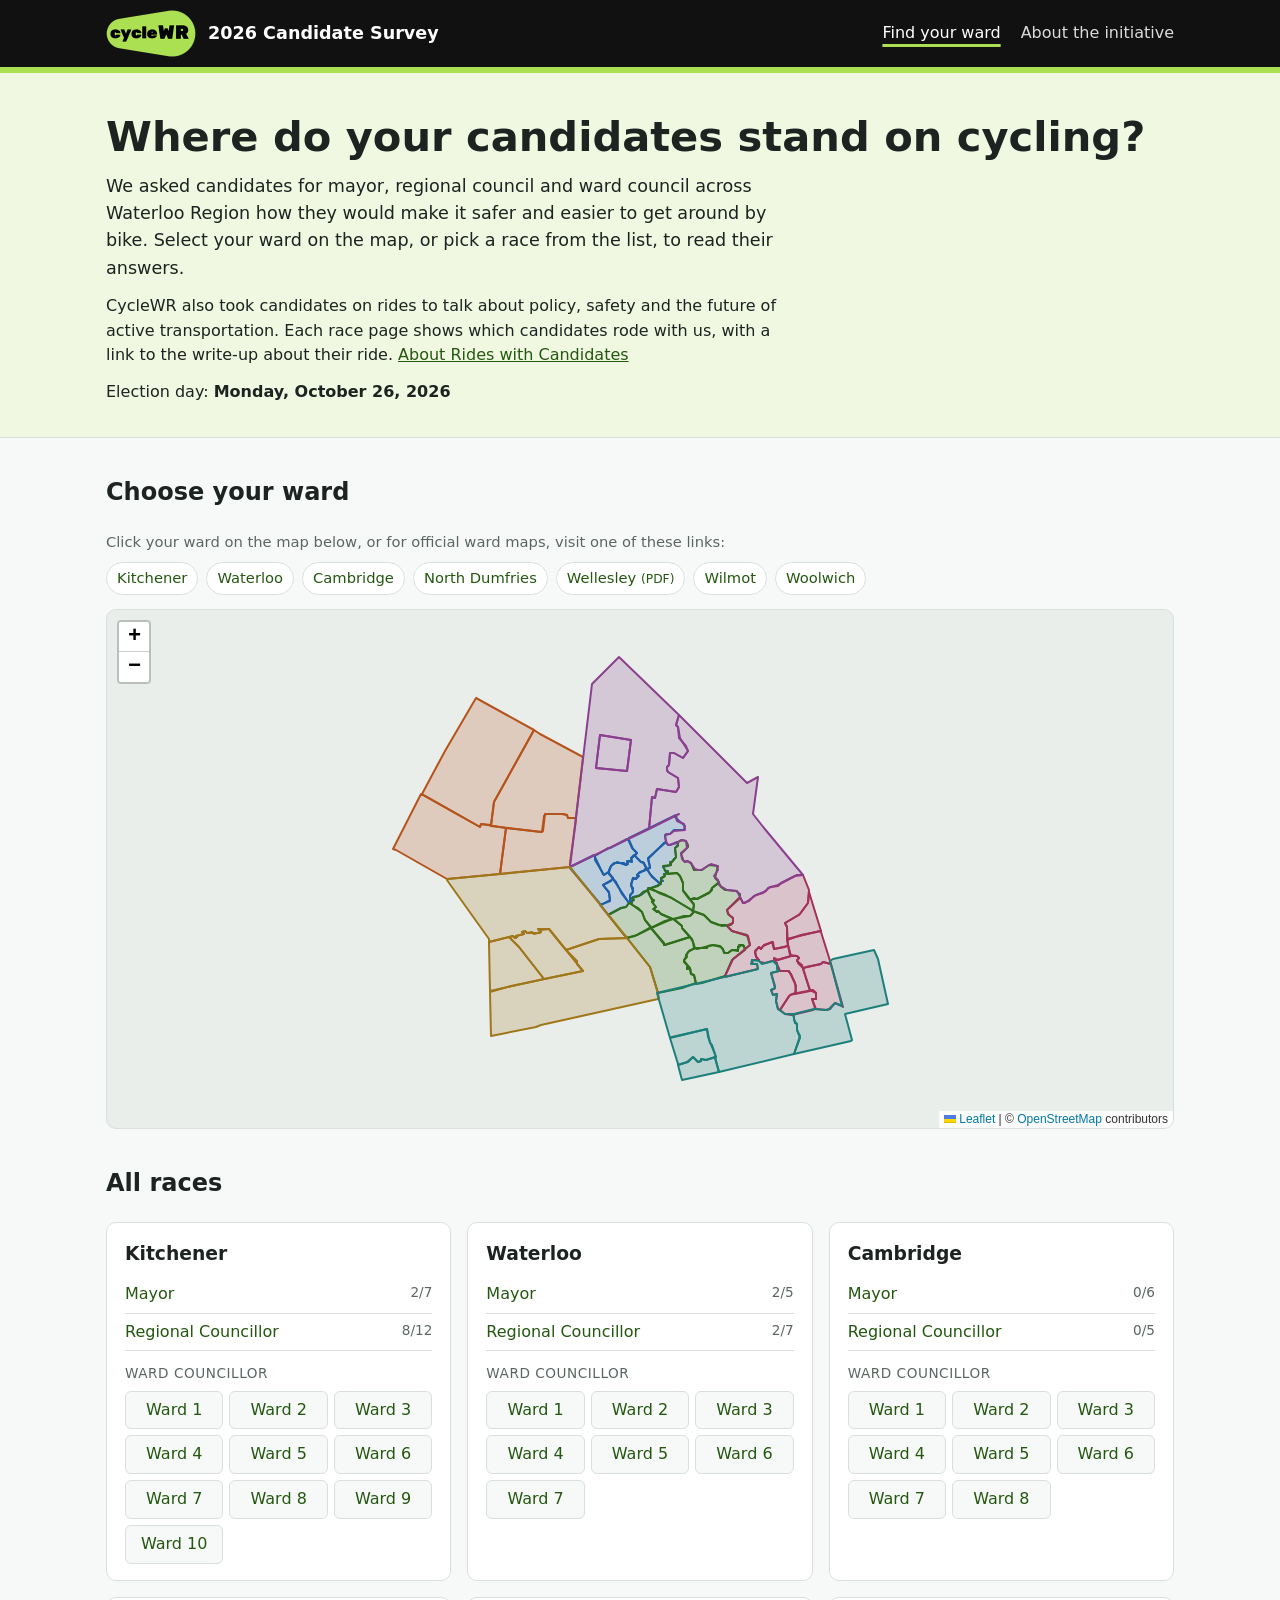
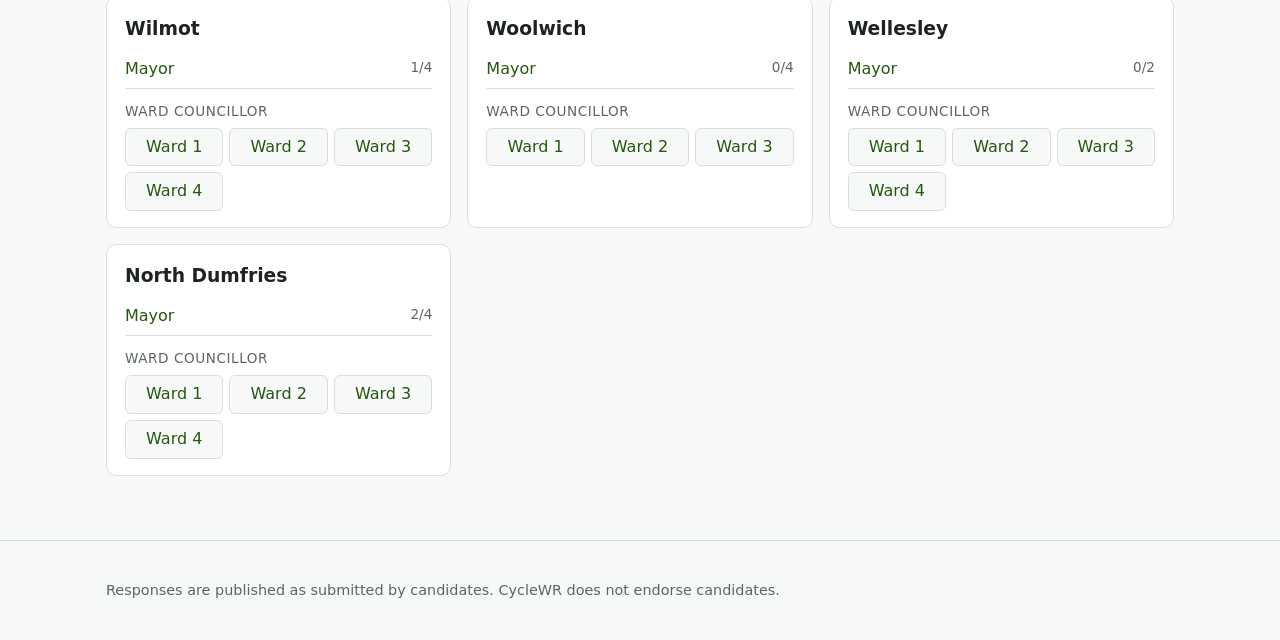
==== commit 683ac59e: "Merge remote-tracking branch 'origin/main' into claude/sleepy-mccarthy-flvem4 # Conflicts: #	README." ====
--- a/index.html
+++ b/index.html
@@ -35,7 +35,16 @@
       <h2 id="map-heading">Choose your ward</h2>
       <div id="placeholder-note" class="notice" hidden>Demo ward shapes — real boundaries will replace these before launch.</div>
       <p class="map-help" id="unmapped-note"></p>
-      <p class="map-help">Not sure which ward you live in? Use your municipality's “find my ward” tool, then come back here.</p>
+      <p class="map-help">Click your ward on the map below, or for official ward maps, visit one of these links:</p>
+      <ul class="ward-finders">
+        <li><a href="https://www.kitchener.ca/en/council-and-city-administration/find-your-city-councillor.aspx" rel="noopener" target="_blank">Kitchener</a></li>
+        <li><a href="https://www.waterloo.ca/council-and-committees/mayor-and-city-council/find-your-councillor-and-ward/#use-ward-map" rel="noopener" target="_blank">Waterloo</a></li>
+        <li><a href="https://cityofcambridge.maps.arcgis.com/apps/instant/lookup/index.html?appid=f271148674324f6f8cddbbc05bc60a8c" rel="noopener" target="_blank">Cambridge</a></li>
+        <li><a href="https://experience.arcgis.com/experience/b8f663f04cd8471fb5cc8a0fbe56527a" rel="noopener" target="_blank">North Dumfries</a></li>
+        <li><a href="https://media-003-ca.cdn.govstack.com/wellesley-017-ca/media/f40h5ood/townshipofwellesley_wardmap_2026.pdf" rel="noopener" target="_blank">Wellesley <small>(PDF)</small></a></li>
+        <li><a href="https://www.wilmot.ca/township-office/elections/voter-information/" rel="noopener" target="_blank">Wilmot</a></li>
+        <li><a href="https://woolwich-geohub-woolwich.hub.arcgis.com/documents/c68bc6d2268e497e98263fd26a147c04/about" rel="noopener" target="_blank">Woolwich</a></li>
+      </ul>
       <div id="map" role="region" aria-label="Map of ward boundaries. The list of races below has the same links."></div>
     </section>
 
--- a/assets/css/style.css
+++ b/assets/css/style.css
@@ -49,6 +49,9 @@
 #map { height: 520px; border-radius: var(--radius); border: 1px solid var(--line); background: #e9eeeb; }
 .map-help { color: var(--muted); font-size: .92rem; margin: 0 0 8px; }
 .map-help + #map { margin-top: 14px; }
+.ward-finders { list-style: none; padding: 0; margin: 0 0 14px; display: flex; flex-wrap: wrap; gap: 6px 8px; font-size: .92rem; }
+.ward-finders a { display: inline-block; padding: 4px 10px; border: 1px solid var(--line); background: var(--card); border-radius: 999px; text-decoration: none; }
+.ward-finders a:hover, .ward-finders a:focus-visible { text-decoration: underline; }
 .notice { background: var(--unsure-bg); color: var(--unsure); padding: 8px 12px; border-radius: 6px; margin-bottom: 12px; font-size: .92rem; }
 
 .directory { display: grid; grid-template-columns: repeat(auto-fill, minmax(300px, 1fr)); gap: 16px; }
